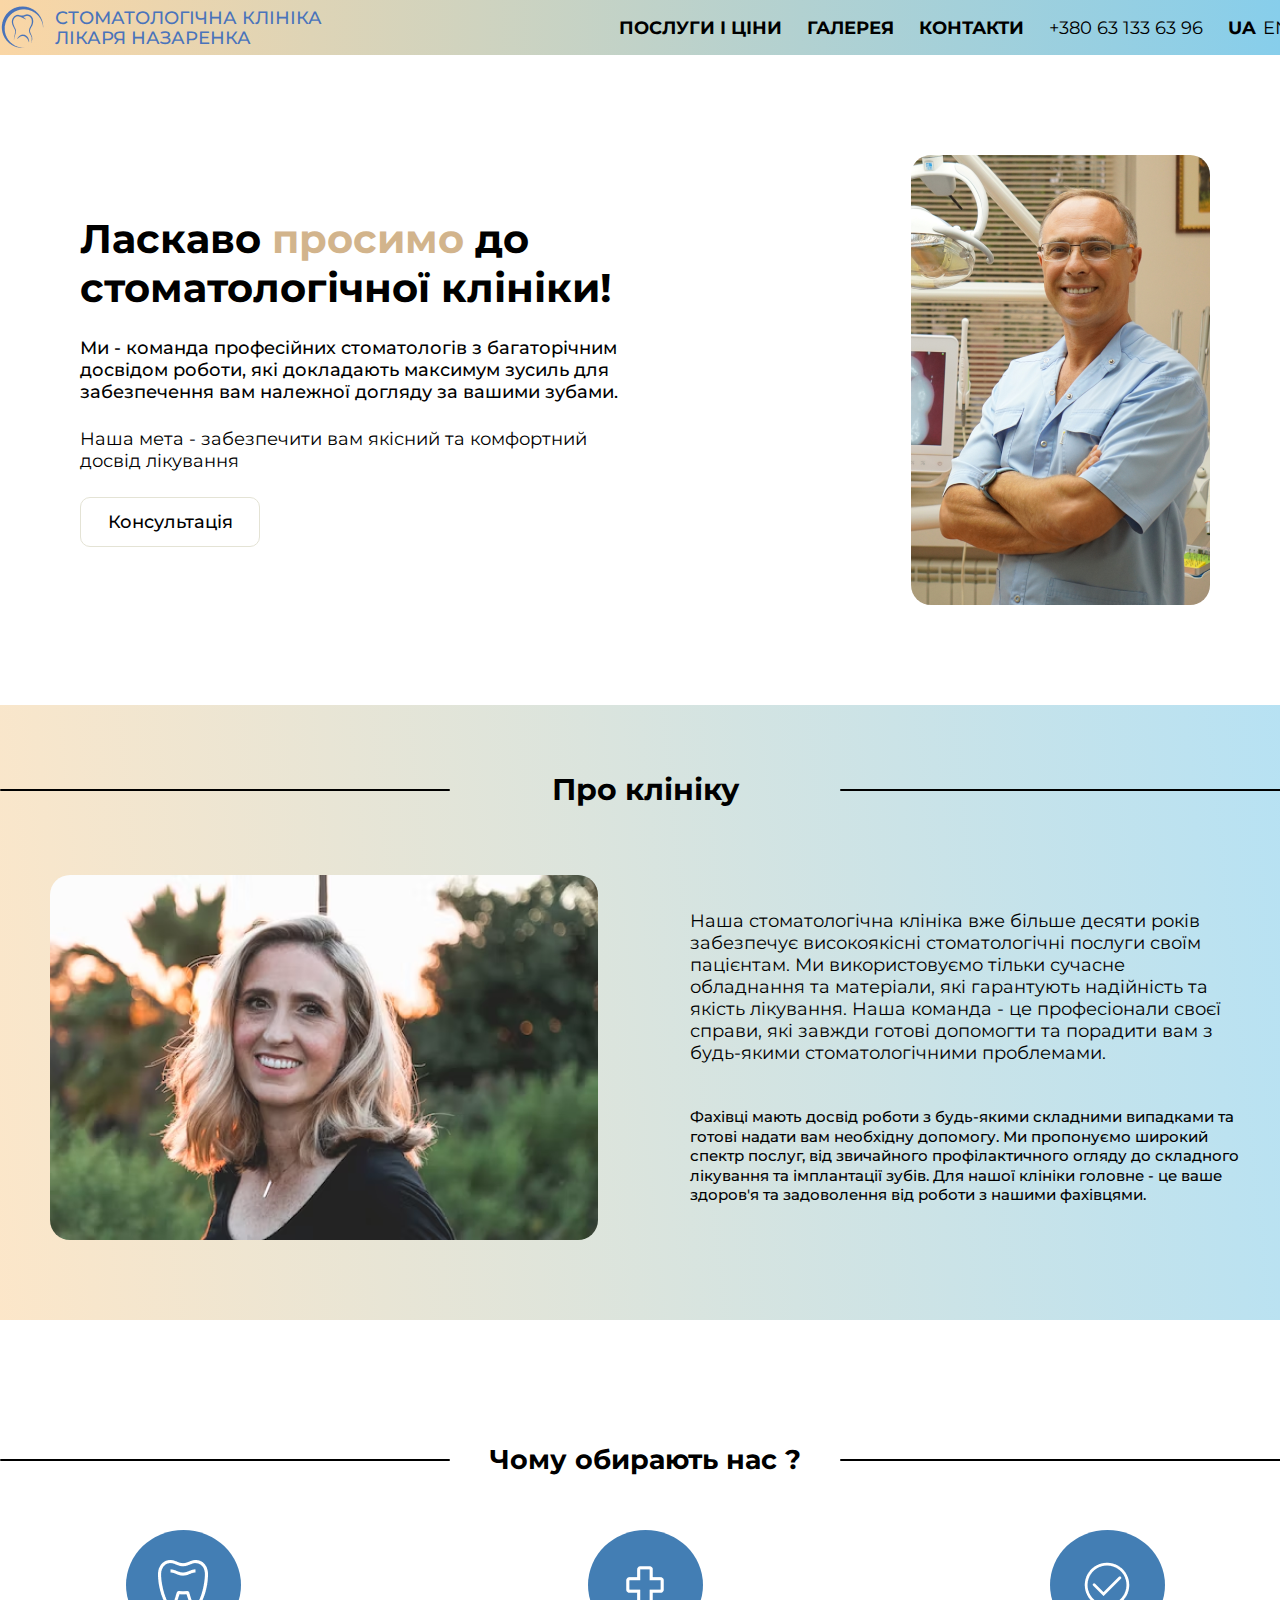
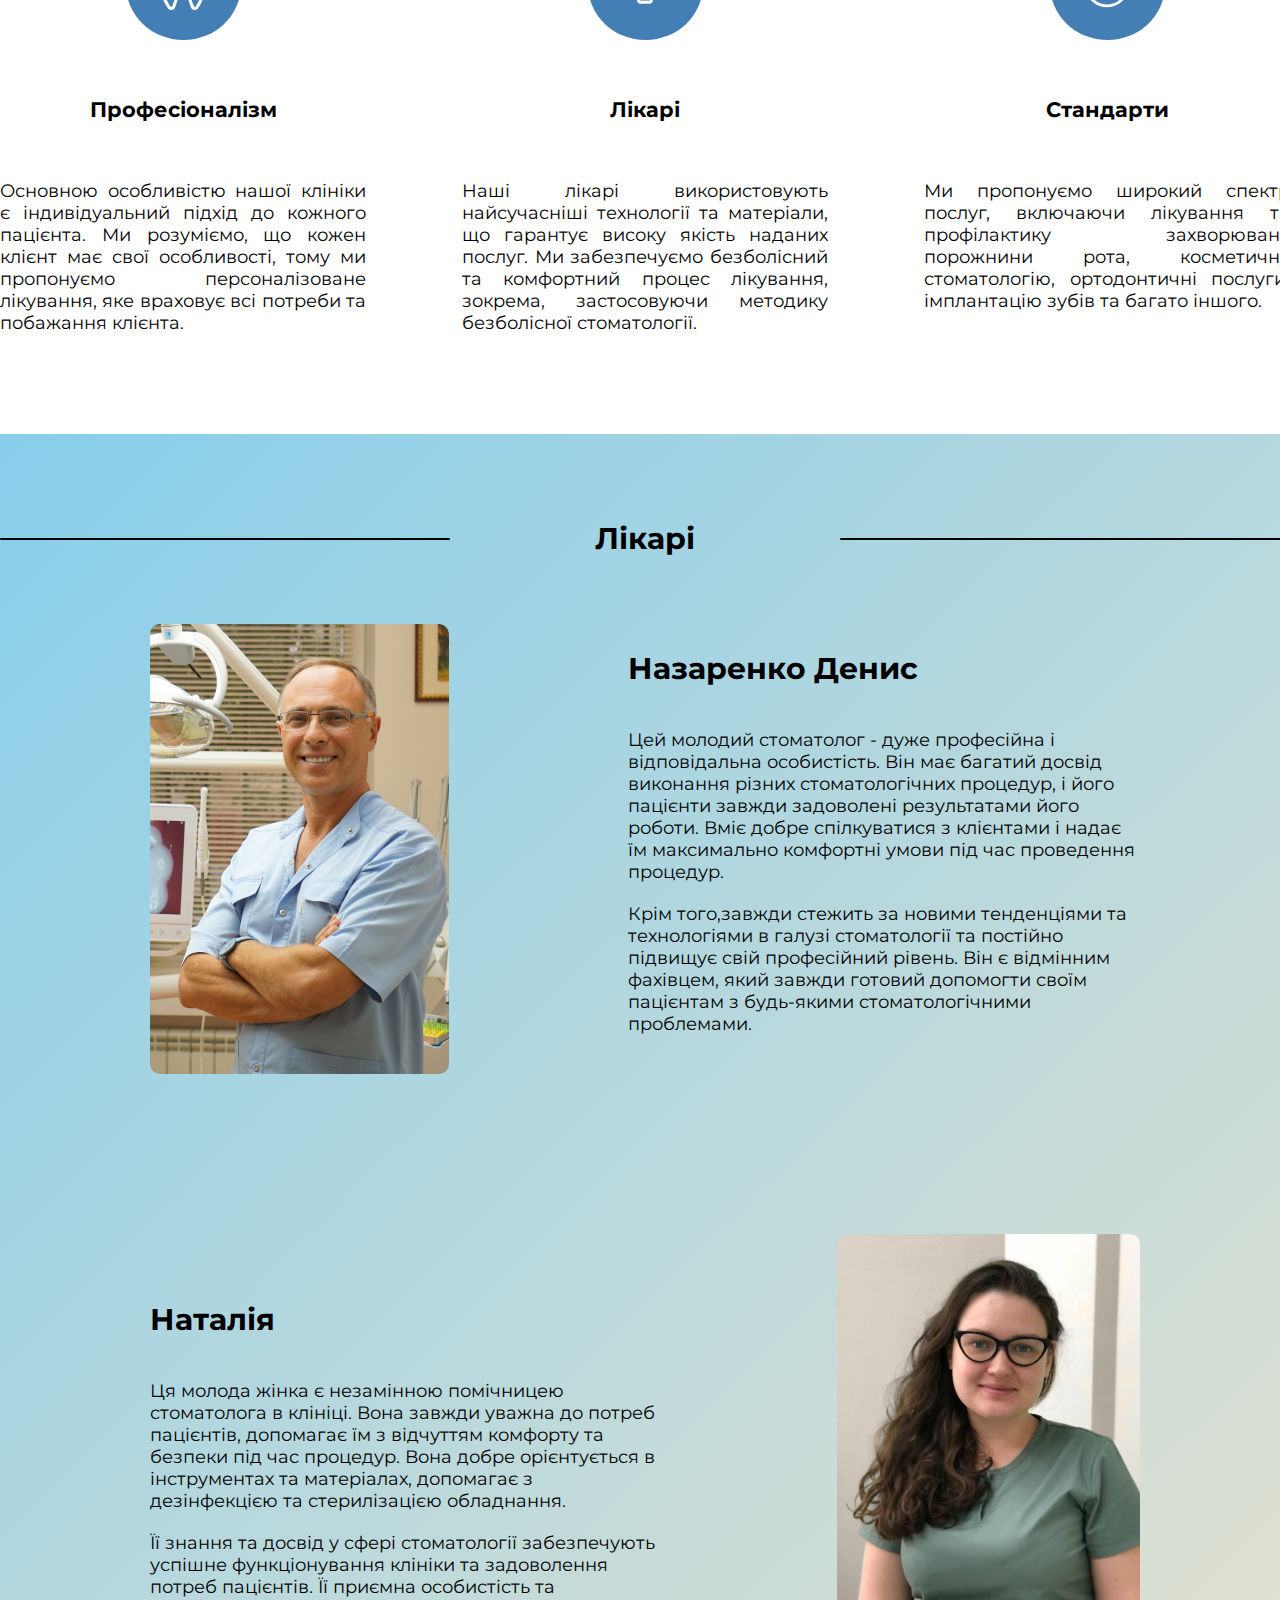
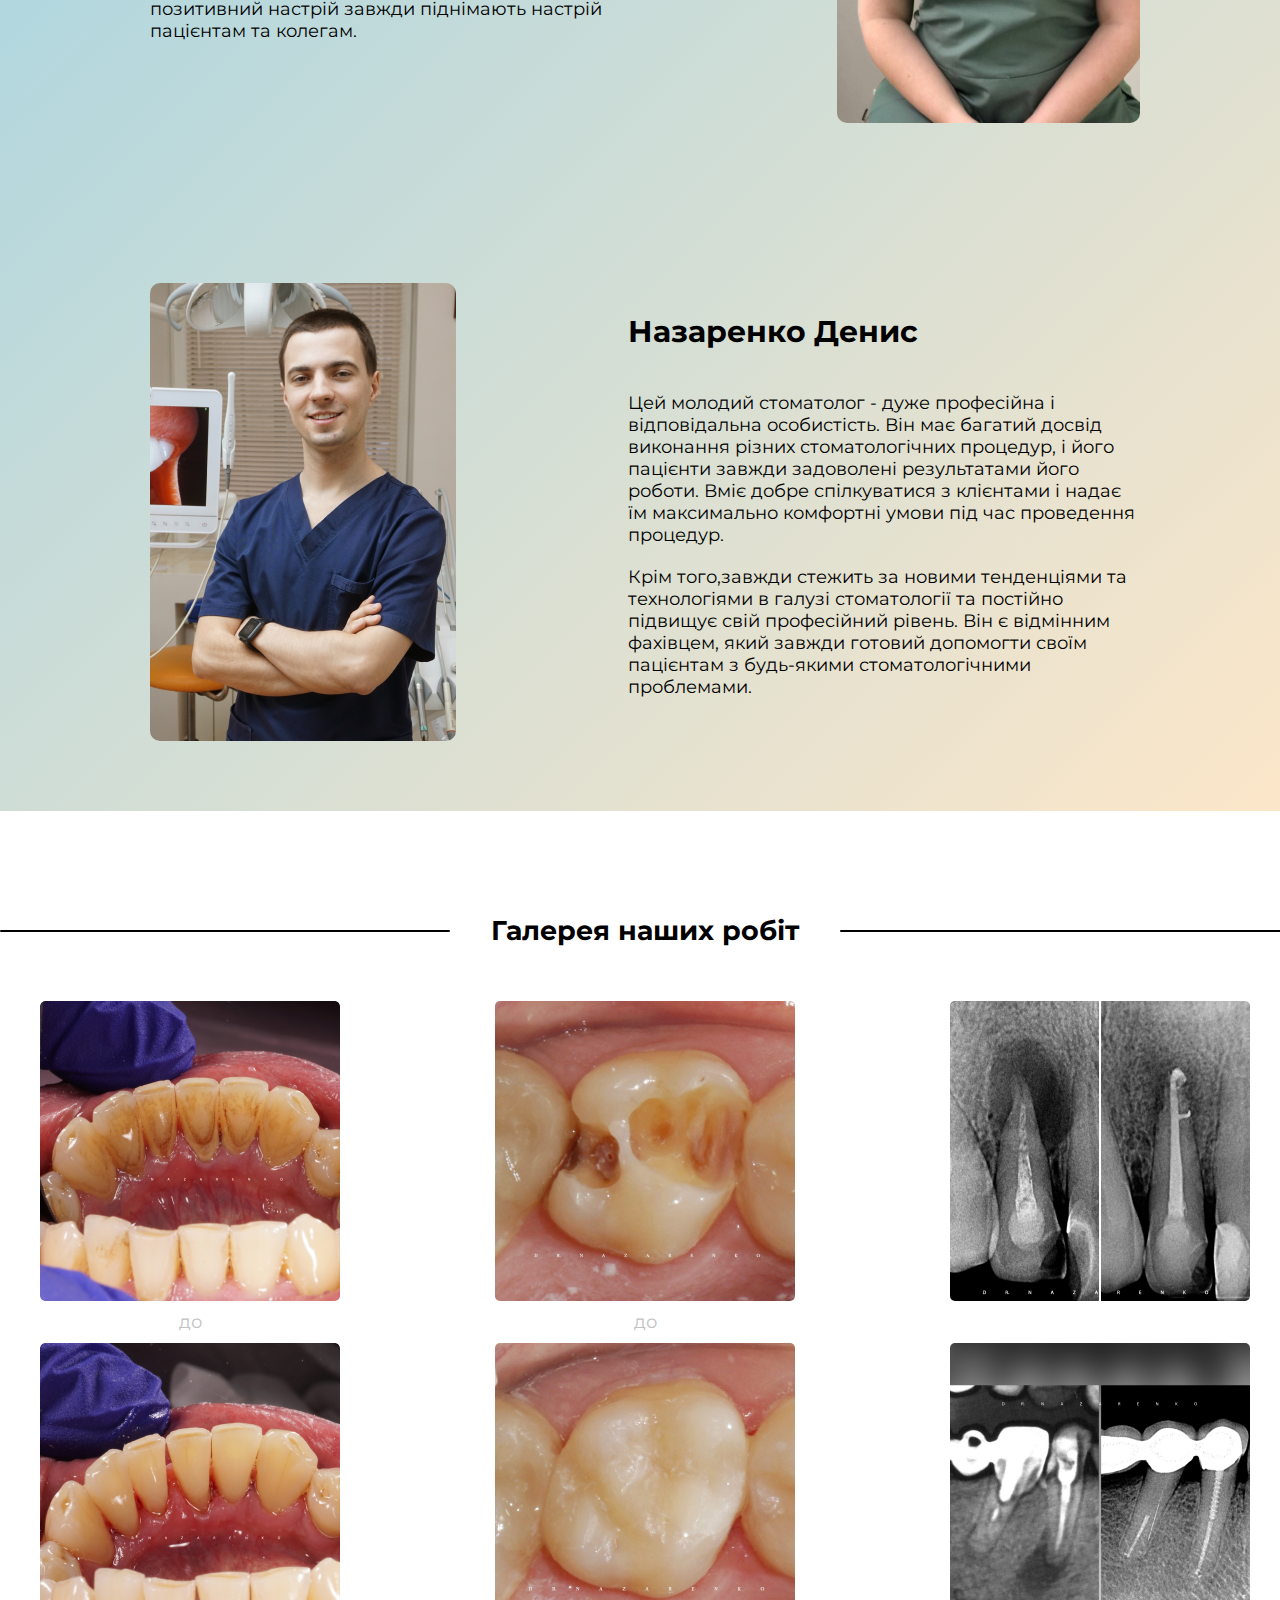
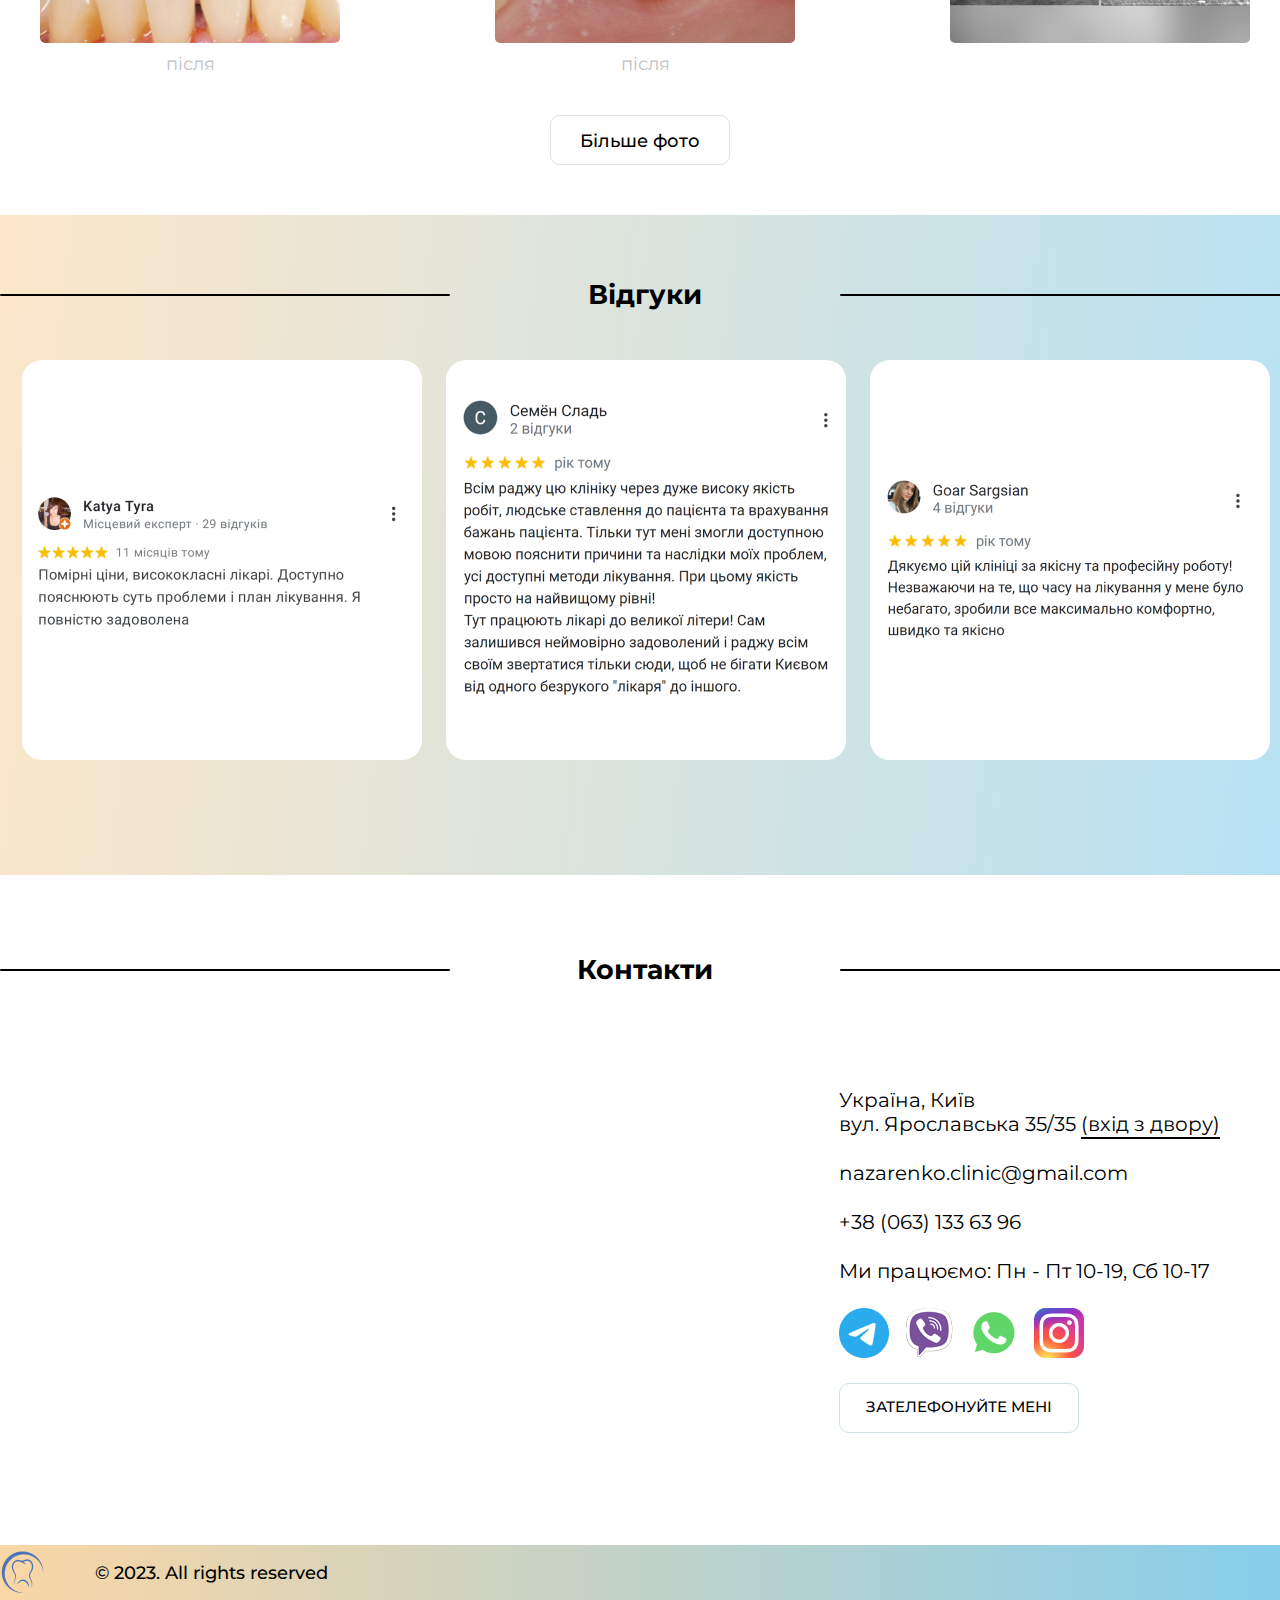
==== index.html @ 6b5c39c3 "Add files via upload" ====
<!DOCTYPE html>
<html lang="ne">
<head>
    <meta charset="UTF-8">
    <meta http-equiv="X-UA-Compatible" content="IE=edge">
    <meta name="viewport" content="width=device-width, initial-scale=1.0">
    <title>Dental clinic of doctor nazarenko</title>
    <meta name="description" content="Dental clinic">
    <meta name="keywords" content="Dental, clinic,doctor,nazarenko">
    <meta name="viewport" content="width=device-width, initial-scale=1, shrink-to-fit=no">
    <link rel="shortcut icon" href="assets/img/favicon.png" type="image.png">
    <link rel="apple-touch-icon" sizes="180x180" href="assets/img/apple-logo.png">

    <meta property="og:title" content="Dental clinic">
    <meta property="og:description" content="of doctor nazarenko">
    <meta property="og:type" content="article">
    <meta property="og:site_name" content="Dental clinic of doctor nazarenko">

    <link rel="preconnect" href="https://fonts.googleapis.com">
    <link rel="preconnect" href="https://fonts.gstatic.com" crossorigin>
    <link href="https://fonts.googleapis.com/css2?family=Montserrat:wght@400;500;700&display=swap" rel="stylesheet">

    <link rel="stylesheet" href="assets/css/slick-theme.css">
    <link rel="stylesheet" href="assets/css/slick.css">  
    <link rel="stylesheet" href="assets/css/main.css">   
</head>
<body>
    <header class="header" id="header">
	    <div class="container">
            <div class="header__set">
                <a href="index.html" class="logo">
                    <img src="assets/img/logo.png" alt="" class="logo__item">
                    <h4 class="logo__title">
                        СТОМАТОЛОГІЧНА КЛІНІКА ЛІКАРЯ НАЗАРЕНКА
                    </h4>
                </a>
                <ul class="menu">
                    <li class="menu__item">
                        <a href="price.html" class="menu__item_a">
                            ПОСЛУГИ І ЦІНИ
                        </a>
                    </li>
                    <li class="menu__item">
                        <a href="gallery.html" class="menu__item_a">
                            ГАЛЕРЕЯ
                        </a>
                    </li>
                    <li class="menu__item">
                        <a href="contact.html" class="menu__item_a">
                            КОНТАКТИ
                        </a>
                    </li>
                </ul>
                <a href="tel:380631336396" class="phone">
                    +380 63 133 63 96
                </a>
                <div class="language__set">
                    <a href="" class="language__ua ">
                        ua
                    </a>
                    <a href="" class="language__en language__non">
                        en
                    </a>
                </div>
                <div class="header-menu">
                    <img src="assets/img/menu-black.png" alt="burger" class="menu-img">
                </div>
            </div>
        </div>
    </header>
    <section class="offer" id="offer">
	    <div class="container">
            <div class="offer__set">
                <div class="offer__left">
                    <h1 class="offer__title">
                        Ласкаво <span class="offer__span">просимо</span> до стоматологічної клініки!
                    </h1>
                    <p class="offer__text_1">
                        Ми - команда професійних стоматологів з багаторічним досвідом роботи, які докладають максимум зусиль для забезпечення вам належної догляду за вашими зубами. 
                    </p>
                    <p class="offer__text_2">
                        Наша мета - забезпечити вам якісний та комфортний досвід лікування
                    </p>
                    <a href="" class="btn popup-btn">Консультація</a>
                    <div class="popup">
                        <div class="popup__content">
                          <h2>Введіть ваші дані:</h2>
                          <form action="submit_form.php" method="post" class="contact__form" id="form">
                            <input type="text" placeholder="Ім’я" name="firstName" class="input" required>
                            <input placeholder="099 156 65 65" type="tel" name="phoneNumber" class="input" required 
                                    oninput="javascript: 
                                        if (this.value.length > this.maxLength) this.value = this.value.slice(0, this.maxLength); 
                                        var value = this.value.replace(/\D/g,'');
                                        value = value.substring(0,3) + (value.length > 3 ? ' ' + value.substring(3,6) : '') 
                                                + (value.length > 6 ? ' ' + value.substring(6,8) : '') 
                                                + (value.length > 8 ? ' ' + value.substring(8) : '');
                                        this.value = value;
                                    "
                                    maxlength="13" 
                                    pattern="^[0-9]{3} [0-9]{3} [0-9]{2} [0-9]{2}$" >
                            <button type="submit" class="btn form__btn">Зателефонуйте мені</button>
                          </form>
                        </div>
                      </div>                               
                </div>
                <img src="assets/img/photo-1.png" alt="" class="offer__img">

            </div>
        </div>
    </section>
    <section class="about" id="about">
	    <div class="container">
            <div class="about__set_1">
                <div class="line"></div>
                
                <h2 class="about__title">
                    Про клініку
                </h2>
                
                <div class="line"></div>
            </div>
            <div class="about__set_2">
                <img src="assets/img/photo-2.png" alt="" class="about__img">
                <div class="about__set_text">
                    <p class="about__text_1">
                        Наша стоматологічна клініка вже більше десяти років забезпечує високоякісні стоматологічні послуги своїм пацієнтам. Ми використовуємо тільки сучасне обладнання та матеріали, які гарантують надійність та якість лікування. Наша команда - це професіонали своєї справи, які завжди готові допомогти та порадити вам з будь-якими стоматологічними проблемами.
                    </p>
                    <p class="about__text_2">
                        Фахівці мають досвід роботи з будь-якими складними випадками та готові надати вам необхідну допомогу. Ми пропонуємо широкий спектр послуг, від звичайного профілактичного огляду до складного лікування та імплантації зубів. Для нашої клініки головне - це ваше здоров'я та задоволення від роботи з нашими фахівцями.
                    </p>
                </div>
            </div>
            
        </div>
    </section>
    <section class="choice" id="choice">
	    <div class="container">
            <div class="choice__set">
                <div class="line"></div>
                <h2 class="choice__title">Чому обирають нас ?</h2>
                <div class="line"></div>
            </div>
            <div class="choice__tabs">
                <div class="choice__tab">
                    <div class="choice__wrapp">
                        <img src="assets/img/teeth.png" alt="" class="choice__img">
                    </div>
                    <h3 class="choice__title">
                        Професіоналізм
                    </h3>
                    <p class="choice__text">
                        Основною особливістю нашої клініки є індивідуальний підхід до кожного пацієнта. Ми розуміємо, що кожен клієнт має свої особливості, тому ми пропонуємо персоналізоване лікування, яке враховує всі потреби та побажання клієнта.
                    </p>

                </div>
                <div class="choice__tab">
                    <div class="choice__wrapp">
                        <img src="assets/img/plus.png" alt="" class="choice__img">
                    </div>
                    <h3 class="choice__title">
                        Лікарі
                    </h3>
                    <p class="choice__text">
                        Наші лікарі використовують найсучасніші технології та матеріали, що гарантує високу якість наданих послуг. Ми забезпечуємо безболісний та комфортний процес лікування, зокрема, застосовуючи методику безболісної стоматології.
                    </p>

                </div>
                <div class="choice__tab">
                    <div class="choice__wrapp">
                        <img src="assets/img/standard.png" alt="" class="choice__img">
                    </div>
                    <h3 class="choice__title">
                        Стандарти
                    </h3>
                    <p class="choice__text">
                        Ми пропонуємо широкий спектр послуг, включаючи лікування та профілактику захворювань порожнини рота, косметичну стоматологію, ортодонтичні послуги, імплантацію зубів та багато іншого.
                    </p>

                </div>

            </div>

        </div>
    </section>
    <section class="doctors" id="doctors">
            <div class="info" id="info">
                <div class="container">
                    <div class="info__set_circle">
                        <div class="line"></div>
                        
                        <h2 class="about__title">
                            Лікарі
                        </h2>
                        
                        <div class="line"></div>
                    </div>
                    <div class="info__set">
                        <img src="assets/img/photo-1.png" alt="" class="info__photo">
                        <div class="info__right">
                            <h3 class="info__title">
                                Назаренко Денис
                            </h3>
                            <p class="info__text">
                                Цей молодий стоматолог - дуже професійна і відповідальна особистість. Він має багатий досвід виконання різних стоматологічних процедур, і його пацієнти завжди задоволені результатами його роботи. Вміє добре спілкуватися з клієнтами і надає їм максимально комфортні умови під час проведення процедур.
                            </p>
                            <p class="info__text">
                                Крім того,завжди стежить за новими тенденціями та технологіями в галузі стоматології та постійно підвищує свій професійний рівень. Він є відмінним фахівцем, який завжди готовий допомогти своїм пацієнтам з будь-якими стоматологічними проблемами.
                            </p>
                        </div>
                    </div>
                </div>
            </div>
            <div class="portfolio" id="portfolio">
                <div class="container">
                    <div class="portfolio__set">
                        <div class="portfolio__right">
                            <h3 class="portfolio__title">
                                Наталія
                            </h3>
                            <p class="portfolio__text">
                                Ця молода жінка є незамінною помічницею стоматолога в клініці. Вона завжди уважна до потреб пацієнтів, допомагає їм з відчуттям комфорту та безпеки під час процедур. Вона добре орієнтується в інструментах та матеріалах, допомагає з дезінфекцією та стерилізацією обладнання.
                            </p>
                            <p class="portfolio__text">
                                Її знання та досвід у сфері стоматології забезпечують успішне функціонування клініки та задоволення потреб пацієнтів. Її приємна особистість та позитивний настрій завжди піднімають настрій пацієнтам та колегам.
                            </p>
                        </div>
                        <img src="assets/img/photo-4.png" alt="" class="portfolio__photo">
                    </div>
        
        
                </div>
            </div>
            <div class="info" id="info">
                <div class="container">
                    <div class="info__set">
                        <img src="assets/img/photo-3.png" alt="" class="info__photo">
                        <div class="info__right">
                            <h3 class="info__title">
                                Назаренко Денис
                            </h3>
                            <p class="info__text">
                                Цей молодий стоматолог - дуже професійна і відповідальна особистість. Він має багатий досвід виконання різних стоматологічних процедур, і його пацієнти завжди задоволені результатами його роботи. Вміє добре спілкуватися з клієнтами і надає їм максимально комфортні умови під час проведення процедур.
                            </p>
                            <p class="info__text">
                                Крім того,завжди стежить за новими тенденціями та технологіями в галузі стоматології та постійно підвищує свій професійний рівень. Він є відмінним фахівцем, який завжди готовий допомогти своїм пацієнтам з будь-якими стоматологічними проблемами.
                            </p>
                        </div>
                    </div>
        
        
                </div>
            </div>
    </section>
    <section class="doctor" id="doctor">
	    <div class="container">
            <div class="choice__set">
                <div class="line"></div>
                <h2 class="choice__title">Галерея наших робіт</h2>
                <div class="line"></div>
            </div>
            <div class="done__wrapp">
                <div class="done__set">
                    <div class="done__wrapp_1">
                        <img src="assets/img/cleaning-1.png" alt="" class="done__img">
                    </div>
                    <div class="done__wrapp_2">
                        <img src="assets/img/cleaning-2.png" alt="" class="done__img">
                    </div>
                    
                </div>
                <div class="done__set">
                    <div class="done__wrapp_1">
                        <img src="assets/img/caries-1.png" alt="" class="done__img">
                    </div>
                    <div class="done__wrapp_2">
                        <img src="assets/img/caries-2.png" alt="" class="done__img">
                    </div>
                    
                </div>
                
                <div class="done__set">
                    <div class="done__wrapp_1-e">
                        <img src="assets/img/endo-1.png" alt="" class="done__img">
                    </div>
                    <div class="done__wrapp_2-e">
                        <img src="assets/img/endo-2.png" alt="" class="done__img">
                    </div>
                    
                </div>
            </div>
            
            
        </div>
            <a href="gallery.html" class="btn btn__doctor">Більше фото</a>
        </div>
    </section>
    <section class="slider" id="slider">
	    <div class="container">
            <div class="slider__set">
                <div class="line"></div>
                
                <h2 class="slider__title">
                    Відгуки
                </h2>
                
                <div class="line"></div>
            </div>
            <div class="center">
                <div class="center-wrapp">                  
                    <img src="assets/img/slider-1.png" alt="" class="center-img">
                </div>
                <div class="center-wrapp">
                    <img src="assets/img/slider-2.png" alt="" class="center-img">
                </div>
                <div class="center-wrapp">
                    <img src="assets/img/slider-3.png" alt="" class="center-img">
                </div>
                <div class="center-wrapp">
                    <img src="assets/img/slider-4.png" alt="" class="center-img">
                </div>
                <div class="center-wrapp">                    
                    <img src="assets/img/slider-5.png" alt="" class="center-img">
                </div>
                <div class="center-wrapp">
                    <img src="assets/img/slider-6.png" alt="" class="center-img">
                </div>
                <div class="center-wrapp">
                    <img src="assets/img/slider-7.png" alt="" class="center-img">
                </div>
                <div class="center-wrapp">
                    <img src="assets/img/slider-8.png" alt="" class="center-img">
                </div>
                <div class="center-wrapp">                    
                    <img src="assets/img/slider-9.png" alt="" class="center-img">
                </div>
            </div>
            
        </div>
    </section>
    <section class="contact" id="contact">
	    <div class="container">
            <div class="contact__set">
                <div class="line"></div>
                <h2 class="contact__title">
                    Контакти
                </h2>
                <div class="line"></div>
            </div>
            <div class="map__set">
                <iframe class="map" src="https://www.google.com/maps/embed?pb=!1m18!1m12!1m3!1d2539.448076429177!2d30.51191547689766!3d50.47000158595539!2m3!1f0!2f0!3f0!3m2!1i1024!2i768!4f13.1!3m3!1m2!1s0x40d4ce148c2b0a5b%3A0xec50365f1e7ceaae!2z0KHRgtC-0LzQsNGC0L7Qu9C-0LPQuNGH0LXRgdC60LDRjyDQutC70LjQvdC40LrQsCDQlNC-0LrRgtC-0YDQsCDQndCw0LfQsNGA0LXQvdC60LA!5e0!3m2!1suk!2sua!4v1682890363866!5m2!1suk!2sua" width="600" height="450" style="border:0;" allowfullscreen="" loading="lazy" referrerpolicy="no-referrer-when-downgrade"></iframe>
                <div class="map__wrapp-set">
                    <div class="map__wrapp">
                        <a href="contact.html#find" class="map__item">Україна, Київ<br> вул. Ярославська 35/35 <span class="map__line">(вхід з двору)</span></a>
                        <a href="mailto:nazarenko.clinic@gmail.com " class="map__item">nazarenko.clinic@gmail.com </a>
                        <a href="tel:380661336396" target="_blank" class="map__item">+38 (063) 133 63 96</a>
                        <p class="hookup__text_3">
                            Ми працюємо:
                            Пн - Пт 10-19, Сб 10-17
                        </p>
                        
                        <div class="social">
                            
                            <a href="tg://resolve?domain=dentisry_nazarenko" target="_blank" class="telegram">
                                <img src="assets/img/telegram.png" alt="" class="telegram__item">
                            </a>
                            <a href="viber://chat/?number=%2B380661336396" target="_blank" class="viber">
                                <img src="assets/img/viber.png" alt="" class="viber__item">
                            </a>
                            <a href="https://wa.me/380661336396" target="_blank" class="whatsapp">
                                <img src="assets/img/whatsapp.png" alt="" class="whatsapp__item">
                            </a>
                            <a href="https://www.instagram.com/nazarenko_clinic/" class="instagram" target="_blank">
                                <img src="assets/img/instagram.png"   alt="" class="instagram__item">
                            </a>
                        </div>   
                    </div>
                    <a href="" class="btn popup-btn2">Зателефонуйте мені</a>
                </div>
                
            </div>
        

        </div>
    </section>
    <footer class="footer" id="footer">
        <div class="container">
            <div class="footer__set">
                <a href="" class="logo__botom">
                    <img src="assets/img/logo.png" alt="" class="logo__botom_item"> 
                </a>
                <p class="footer__text">
                    © 2023. All rights reserved
                </p>
                
            </div>
            
        </div>
    </footer>

    <script src="assets/js/jquery-3.6.4.min.js"></script>
    <script src="assets/js/slick.min.js"></script>
    <script src="assets/js/jquery.validate.min.js"></script>
    <script src="assets/js/main.js"></script>
</body>
</html>
---- assets/css/main.css ----
body{
    font-family: 'Montserrat', sans-serif;
    font-size: 18px;
    color: #000;
    font-weight: 400;
}
/*   в форме убирает контур  */
:active, :hover, :focus {
    outline: 0;
    outline-offset: 0;
}
*{
    padding: 0;
    margin: 0;
    box-sizing: border-box;
    text-decoration: none;
}
h1,h2,h3,h4,h5,h6{
    font-weight: 700;
    line-height: 30px;    
    color: #000;
}
img{
    display: block;
    max-width: 100%; 
}
ul,li{
    display: block;
    padding: 0;
    margin: 0; 
}
.container{
    width: 1290px;
    margin: 0 auto ;
    
}
.header{
    padding: 5px 0;
    background: linear-gradient(270.22deg, #87CEEB 0%, #FAD6A5 100%);
}
.header__set{
    display: flex;
    align-items: center;
    
}
.logo{
    display: flex;
    align-items: center;
    margin-right: auto;
}
.logo__title{
    width: 311px;
    font-weight: 500;
    line-height: 20px;
    font-size: 18px;
    color: #4973bb;
    margin-left: 10px;
}
.menu{
    display: flex;
    margin-right: 25px;
    gap: 25px;
}
.menu__item_a{
    font-size: 18px;
    font-weight: 700;
    color: #000;
    
}
.phone{
    margin-right: 25px;
    font-size: 18px;
    color: #000000;
}
.language__set{
    display: flex;
    gap: 7px;
    font-weight: 700;
    font-size: 18px;
    text-transform: uppercase;
    
}
.language__ua{
    color: #000000;
}
.language__en{
    color: #000000;
}
.language__non {
    font-weight: 400;
}
.offer{
    padding: 100px 0 ;
}
.offer__set{
    display: flex;
    justify-content: space-between;
    align-items: center;
    margin: 0 80px;
}
.offer__left{
    display: flex;
    flex-direction: column;
    width: 560px;
    gap: 25px;
}
.offer__title{
    font-size: 40px;
    line-height: 49px;
}
.offer__span{
    color: #D2B48C;
}
.offer__text_1{
    font-weight: 500;
}
.btn{
    display: block;
    text-align: center;
    width: 180px;
    height: 50px;
    padding: 13px 22px;
    font-weight: 500;
    font-size: 18px;
    border: 1px solid #e4e3d5;
    background: #fff;
    border-radius: 10px;
    color: #000;
}
.btn:hover{
    background: linear-gradient(90deg, #EBE4D2 0%, #E4E3D5 100%);
}

.btn__set{
    display: flex;
    align-items: center;
    gap: 15px;
}



.offer__img{
    border-radius: 20px;
}
.about{
    padding: 70px 0 80px;
    background: linear-gradient(84.14deg, rgba(250, 214, 165, 0.6) 0%, rgba(135, 206, 235, 0.6) 100%);
}
.about__set_1{
    display: flex;
    align-items: center;
    justify-content: space-between;
}
.line{
    width: 450px;
    height: 2px;
    background: #000000;
    border-radius: 10px;
}

.about__title{
    font-size: 30px;
}
.about__set_2{
    display: flex;
    align-items: center;
    justify-content: space-between;
    margin: 70px 50px 0 50px;
}
.about__set_text{
    width: 550px;
    display: flex;
    flex-direction: column;
    gap: 43px;
    
}
.about__img{
    border-radius: 20px;
}
.about__text_1{
    font-size: 18px;
    line-height: 22px;
}
.about__text_2{
    font-size: 15px;
    font-weight: 500;
    line-height: 130%;
}
.choice{
    padding: 70px 0 100px;
}
.choice__set{
    display: flex;
    align-items: center;
    justify-content: space-between;
}
.choice__tabs{
    display: flex;
    justify-content: space-between;
}
.choice__tab{
    width: 366px;
    display: flex;
    flex-direction: column;
    align-items: center;

}
.choice__wrapp{
    width: 115px;
    height: 110px;
    background: #437EB4;
    border-radius: 50%;
}
.choice__img{
    padding:  30px 32px;
}
.choice__title{
    padding: 55px 0 ;
}
.choice__text{
    text-align: justify;
}
.info{
    padding: 90px 0 70px;
    
}
.info__photo{
    border-radius: 10px;
}
.info__set{
    display: flex;
    justify-content: space-between;
    align-items: center;
    margin: 0 150px;


}
.info__right{
    width: 512px;
}
.info__title{
    padding: 10px 0 45px;
    font-size: 30px;
}
.info__text{
    padding-bottom: 20px;
}
.portfolio{
    padding: 90px 0 70px;
    
}
.portfolio__set{
    display: flex;
    justify-content: space-between;
    align-items: center;
    margin: 0 150px;
}
.portfolio__right{
    width: 512px;
}
.portfolio__title{
    padding: 10px 0 45px;
    font-size: 30px;
}
.portfolio__text{
    padding-bottom: 20px;
}
.portfolio__photo{
    border-radius: 10px;
}
.doctor{
    padding: 50px 0;
}
.doctor__set{
    display: flex;
    align-items: center;
    justify-content: center;
}
.done__set{
   display: flex;
   gap: 10px;
   flex-direction: column;
}
.done__wrapp_1::after {
    content: "до";
    display: block;
    text-align: center;
    margin-top: 10px;
    color: #c2c2c2;
} 
.done__wrapp_2::after {
    content: "після";
    display: block;
    text-align: center;
    margin-top: 10px;
    color: #c2c2c2;
} 
.done__wrapp_1-e::after {
    content: "до";
    display: block;
    text-align: center;
    margin-top: 10px;
    color: #c2c2c200;
} 
.done__wrapp_2-e::after {
    content: "Після";
    display: block;
    text-align: center;
    margin-top: 10px;
    color: #c2c2c200;
}
.done__wrapp{
    display: flex;
    justify-content: space-between;
    margin: 0 40px 40px;
}
.doctor__title{
    font-size: 30px;
    color: #1A54AA;
}
.doctor__img{
    margin-right: 30px;
}
.done__img{
    border-radius: 5px;
}

.btn__doctor{
    border: 1px solid #dae4dd;
    padding: 14px 20px;
    margin: 0 auto;
}
.btn__doctor:hover{
    background: linear-gradient(90deg, #DDE4DB 0%, #D7E3DE 100%);
    
}
.slider{
    padding: 65px 0;
    background: linear-gradient(276.13deg, rgba(135, 206, 235, 0.6) 0%, rgba(250, 214, 165, 0.6) 100%);
}
.slider__set{
    display: flex;
    align-items: center;
    justify-content: space-between;
}
.center{
    width: 100%;
    margin:  50px 0;
}
.center-img{
    
    border-radius: 20px;
    margin: 0 auto;
}
.slick-prev::before {
    content: none;
}
.slick-next::before {
    content: none;
}
.slick-next{
    content: '';
    background: url(../img/arrow-right.png) no-repeat center !important;
    width: 25px;
    height: 16px;
   /*  right: -30px; */
   
}
.slick-prev{
    content: '';
    background: url(../img/arrow-right.png) no-repeat center !important;
    width: 25px;
    height: 16px;
    transform: rotate(180deg);
   
}

.contact{
    padding: 80px 0 60px;
}
.contact__set{
    display: flex;
    align-items: center;
    justify-content: space-between;
}
.map{
    width: 525px;
    height: 450px;
    border-radius: 20px;
}
.map__set{
    display: flex;
    align-items: center;
    justify-content: space-between;
    margin: 50px 70px 0;
}
.map__wrapp{
    display: flex;
    flex-direction: column;
    margin-bottom: 25px;
    gap: 25px;
}
.map__item{
    font-size: 20px;
    color: #000000;
   
}
.map__line{
    text-decoration: underline;
    text-underline-offset: 0.3em;
}
.map__line:hover{
    color: #437EB4;
}
.contact__form{
    width: 520px;
    margin: auto;
}
.input{
    width: 520px;
    height: 56px;
    border: none;
    border-bottom: 1px solid rgb(228, 227, 213);
    border-radius: 5px;
    font-weight: 500;
    font-size: 18px;
    padding: 0 20px;
    margin-top: 15px;
    letter-spacing: 1px;
}
.input::placeholder{
    font-weight: 500;
    font-size: 18px;
    color: rgba(0, 0, 0, 0.6);
   
}
.label{
    font-weight: 500;
    font-size: 13px;
    color: #000000;
    margin: 30px 0 30px -13px  ;
    gap: 7px;
    cursor: pointer;
}
.custom-checkbox{
    position: relative;
    z-index: -1;
    opacity: 0;
    
}
.custom-checkbox+label {
    display: inline-flex;
    align-items: center;
    user-select: none;
}
.custom-checkbox+label::before {
    content: '';
    display: inline-block;
    width: 20px;
    height: 20px;
    flex-shrink: 0;
    flex-grow: 0;
    border: 1px solid #000000;
    margin-right: 0.5em;
    background-repeat: no-repeat;
    background-position: center center;
    background-size: 50% 50%;
    cursor: pointer;
}
.custom-checkbox:checked+label::before {
    border-color: #000000;
    background-color: #000000;
    background-image: url("../img/box.png");
}  
.form__btn{

    width: 100%;
    height: 50px;

    background: #fff;
    border-radius: 5px;
    display: block;
    margin-top: 30px;
    font-weight: 700;
    font-size: 15px;
    letter-spacing: 0.5px;
    cursor: pointer;
    text-transform: uppercase;
    
}
.footer{
    padding: 5px 0;
    background: linear-gradient(270.17deg, #87CEEB 0%, #FAD6A5 100%);
}
.footer__set{
    display: flex;
    
    align-items: center;
}
.footer__text{
    font-weight: 500;
    font-size: 18px;
    
}

.up__text{
    margin-right: 34px;
}
.logo__botom{
    margin-right: 50px;
}

/* Стили фиксированного header */
.scrolled  {
    position: fixed;
    top: 0;
    left: 0;
    width: 100%;
    z-index: 9999;
    background-color: transparent;
    transition: background-color 0.3s ease-in-out;
}
  
  
.services{
    padding: 30px 0 ;
}


.services__title{
    color: #000;
    font-size: 40px;
    padding-bottom: 20px;
}
.services__set{
    display: flex;
    align-items: center;
    flex-wrap: wrap;
    margin: 0 120px;
}
.services__wrapp{
    width: 350px;
    height: auto;
    display: flex;
    flex-direction: column;
    gap: 25px;
    margin: 0 auto 15px;
    align-items: center;
}
.services__img{
    width: 200px;
    height: 150px;
    border-radius: 5px;
}
.services__text{
    font-weight: 500;
    font-size: 20px;
}
.price{
    padding-bottom: 25px;
}
.price__title{
   
    font-size: 40px;
}
.price__text{
    font-weight: 500;
    font-size: 20px;
    padding-top: 15px;
}
.turn__wrapp_1{
    display: flex;
    padding: 30px 40px;
    align-items: center;
    justify-content: space-between;
    background: linear-gradient(100.15deg, #F9E6CA 0%, #B8E2F3 100%);
    border-radius: 20px;
    margin: 20px 0;
}
.turn__wrapp_2{
    display: flex;
    padding: 30px 40px;
    align-items: center;
    justify-content: space-between;
    background: linear-gradient(100.15deg, #F9E6CA 0%, #B8E2F3 100%);
    border-radius: 20px;
    margin: 20px 0;
    
}
.turn__set{
    display: flex;
    
    flex-direction: column;
    align-items: end;
    font-weight: 700;
    font-size: 30px;
}

.turn__span{
   
    font-weight: 400;
    font-size: 15px;
}
.turn__span_red{
    color: red;
}
.turn__set_2{
    display: flex;
    flex-direction: column;
    gap: 5px;
    font-weight: 700;
    font-size: 30px;
}
.turn__title{
    font-weight: 700;
    font-size: 30px;
}
.turn__title_2{
    font-weight: 700;
    font-size: 30px;
}

.gallery{
    padding-top: 50px;
}
.gallery__title{
    font-weight: 700;
    font-size: 40px;
  
}
.gallery__text{
    font-weight: 700;
    font-size: 35px;
    text-align: center;
    margin: 40px 0 ;
}
.gallery__set{
    display: flex;
    justify-content: space-between;
    flex-wrap: wrap;
}
.gallery__img{ 
    
    border-radius: 5px;
}
.gallery__wrapp_1{
    margin-top: 20px;
}
.gallery__wrapp_2{
    margin-top: 20px;
}
.gallery__wrapp_1::after {
    content: "до";
    display: block;
    text-align: center;
    margin-top: 10px;
    color: #c2c2c2;
} 
.gallery__wrapp_2::after {
    content: "після";
    display: block;
    text-align: center;
    margin-top: 10px;
    color: #c2c2c2;
} 
.caries__text{
    font-weight: 700;
    font-size: 35px;
    text-align: center;
    margin: 85px 0 40px;
}
.caries__set{
    display: flex;
    justify-content: space-between;
    flex-wrap: wrap;
}
.caries__img{
    margin-top: 33px;
    border-radius: 5px;
}

.endo{
    padding-bottom: 50px;
}
.endo__text{
    font-weight: 700;
    font-size: 35px;
    text-align: center;
    margin: 40px 0 ;
}
.endo__set{
    display: flex;
    flex-wrap: wrap;
    justify-content: space-evenly;
   
}
.endo__img{
    margin: 33px 65px;
    border-radius: 5px;
}
.hookup{
    padding: 50px 0 70px;
}
.hookup__title{
    font-weight: 700;
    font-size: 40px;
}
.map-2{
    width: 565px;
    height: 484px;
    border-radius: 20px;
    margin: 50px 100px 0 20px
}   
.hookup__set{
    display: flex;
    align-items: center;
    
}
.hookup__right{
    display: flex;
    flex-direction: column;
    gap: 35px;
}
.hookup__text_1{
    width: 432px;
    color: #000;
    font-size: 25px;
   
}
.hookup__text_2{
  
    font-size: 20px;
    width: 279px;
}
.hookup__text_3{
    width: 100%;
    font-size: 20px;
}
.social{
    display: flex;
    gap: 15px;
}
.find__title{
    font-weight: 700;
    font-size: 40px;
}
.find__set{
    display: flex;
    justify-content: space-between;
    margin: 55px;
}
.find__img{
    border-radius: 10px;
}
.header-menu{
    margin-left: 25px;
    display: none;
}
.info__set_circle{
    display: flex;
    align-items: center;
    justify-content: space-between;
    padding-bottom: 70px;
}
.popup {
    position: fixed;
    top: 0;
    left: 0;
    width: 100%;
    height: 100%;
    background: rgba(0, 0, 0, 0.5);
    display: flex;
    justify-content: center;
    align-items: center;
    z-index: 999;
    visibility: hidden;
    opacity: 0;
    transition: all 0.3s ease;
}

.popup__content {
    background: #fff;
    max-width: 600px;
    padding: 30px;
    border-radius: 5px;
    text-align: center;


}
.popup2 {
    position: fixed;
    top: 0;
    left: 0;
    width: 100%;
    height: 100%;
    background: rgba(0, 0, 0, 0.5);
    display: flex;
    justify-content: center;
    align-items: center;
    z-index: 999;
    visibility: hidden;
    opacity: 0;
    transition: all 0.3s ease;
}
.popup__content2 {
    background: #fff;
    max-width: 600px;
    padding: 30px;
    border-radius: 5px;
    text-align: center;


}

.popup--open {
    visibility: visible;
    opacity: 1;
}
.popup--open2 {
    visibility: visible;
    opacity: 1;
}
.popup-btn2{
    width: 240px;
    font-size: 15px;
    text-transform: uppercase;
    border: 1px solid #CCE2E5;
}
.popup-btn2:hover{
    background: linear-gradient(90deg, #D5E3DF 0%, #CCE2E5 100%);
    
}
.oops__wrapp{
    display: flex;
    flex-direction: column;
    align-items: center;
    padding-top: 70px;
}

.oops__set{
    display: flex;
    align-items: center;
    font-weight: 500;
    font-size: 200px;
 
}
.oops__img{
    margin: 0 40px;
}
.oops__text{
    font-weight: 500;
    font-size: 30px;
}
.oops__btn{
    color: #fff;
    background: #437EB4;
    border-radius: 30px;
    padding: 16px 24px;
    margin-top: 50px;
}

.doctors{
    background: linear-gradient(135.62deg, #87CEEB 0%, rgba(250, 214, 165, 0.6) 100%)
}
/*992-1199*/
@media screen and (max-width:1199px) {
	.container{
		max-width: 960px;
	}
    .line{
        display: none;
    }
    
    .phone{
        display: none;
    }
    .offer__set{
        margin: 0;
    }
    .about__set_2{
        margin-left: 0;
        margin-right: 0;
        flex-direction: column;
    }
    .about__title{
        margin: 0 auto;
    }
    .about__set_text{
        gap: 0;
    }
    .about__text_1{
        margin: 30px 0;
    }
    .choice__title{
        margin:  0 auto;
    }
    .choice__tabs{
        flex-wrap: wrap;
        justify-content: center;
    }
    .choice__tab{
        margin:  0 20px 40px;
    }
    .info__set{
        margin: 0 50px;
    }
    .portfolio__set{
        margin: 0 50px;
    }
    .done__wrapp{
        margin-left: 0;
        margin-right: 0;
    }
    .slick-prev{
        display: none !important;
    }
    .slick-next {
        display: none !important;
    }
    .map__set{
        
        margin-left: 0;
        margin-right: 0;
        flex-direction: column;
        align-items: center;
        gap: 30px;
    }

    .gallery__img{
        margin: 0 10px 33px ;
        
    }
    .caries__img{
        margin: 0 10px 33px ;
    }
    .endo__img{
        margin: 0 10px 33px ;
    }
    .find__set{
        flex-direction: column;
        align-items: center;
        gap: 30px;
    }
    .find__img{
        width: 565px;
        height: 432px;
    }
    .about__text_1{
        text-align: center;
    }
    .about__text_2{
        text-align: center;
    }
    .hookup__title{
        text-align: center;
    }
    .find__title{
        text-align: center;
    }
    .services__title{
        text-align: center;
    }
    .price__title{
        text-align: center;
    }
    .price__text{
        text-align: center;
    }
    .slider__title{
        margin: 0 auto;
    }
    .contact__title{
        margin: 0 auto;
    }
    .gallery__set{
        justify-content: space-evenly;
    }
    .turn__span{
        width: 600px;
        
    }
    .services__set{
        margin: 0;
    }
    .turn__span{
        width: auto;
    }
    .turn__wrapp_2{
        
        gap: 30px;
    }
}

/*768-991*/
@media screen and (max-width:991px){
	.container{
		max-width: 720px;
        
	}
    .header-menu{
        display: block;
    }
    .menu{
        position: fixed;
        z-index: 2;
        display: none; 
        background: linear-gradient(270.22deg, #87cfeb80 0%, #fad6a583 100%);
        top: 75px;
        border-radius: 10px;
        margin: 0 ;
        width: 100%;
        left: 0;

    }
    .active-menu{
        display: block;

    }
    .menu__item{
       width: 200px;
       display: flex;
       text-align: center;
       justify-content: center;
       margin: 0 auto;
       padding: 10px;
    }
    .offer__left{
        width: 400px;
    }
    .offer__title {
        font-size: 35px;
        line-height: 38px;
    }
    .info{
        padding: 50px 0;
    }
    .portfolio{
        padding: 50px 0;
    }
    .info__set{
        margin: 0;
    }
    .portfolio__set{
        margin: 0;
    }
    .info__set{
        flex-wrap: wrap-reverse;
        justify-content: center;
        gap: 20px;
    }
    .portfolio__set{
        flex-wrap: wrap;
        justify-content: center;
        gap: 20px;
    }
    .choice__text{
        text-align: center;
    }
    .doctor__title{
        text-align: center;
    }
    .done__wrapp{
        flex-wrap: wrap;
        justify-content: center;
        gap: 30px;
    }
    .choice__title{
        padding-bottom: 20px;
    }
    .gallery__set{
        justify-content: center;
    }
    .caries__set{
        justify-content: center;
    }
    .endo__set{
        justify-content: center;
    }
    .hookup__set{
        flex-direction: column;
    }
    .map-2{
        margin: 50px 0;
    }
    .hookup__right{
        align-items: center;
    }
    .turn__wrapp_1{
        padding: 10px 20px;
        flex-direction: column;
        align-items: center;
        text-align: center;
        gap: 15px;
    }
    .turn__set{
        align-items: center;
    }
    .turn__wrapp_2{
        padding: 10px 20px;
        flex-direction: column;
        align-items: center;
        text-align: center;
        gap: 15px;
    }
    
}	

/*576-767*/
@media screen and (max-width:767px){
	.container{
		width: 540px;
		
	}
    .offer__set{
        flex-direction: column;
        align-items: center;
        gap: 30px;
    }
    .offer__left{
        align-items: center;
    }
    .doctor__img{
        margin-right: 0;
    }
    .footer__set{
        flex-wrap: wrap;
        justify-content: center;
        gap: 15px;
    }
    
	.find__img{
        width: 100%;
        height: 100%;
    }
    .gallery__title{
        text-align: center;
    }
    
    .about__set_text{
        width: 100%;
    }
    
    .popup__content{
        max-width: 90%;
        width: 100%;
    }
    .input{
        max-width: 100%;
        width: 100%;
    }
    .contact__form{
        width: 100%;
    }
    .services__img{
        width: 300px;
        height: 200px;
    }
}
/*380-450*/
@media screen and (max-width:450px){
	.container{
		width: 100%;
		padding: 0 15px;
        	max-width: 100%;
	}
    .logo__title{
        font-size: 12px;
        width: 180px;
        line-height: 14px;
    }
    .header-menu{
        margin-left: 15px;
    }
    .btn__set{
        flex-wrap: wrap;
    }
    .offer__left{
        width: 100%;
    }
    .map__set{
        width: 100%;
    }
    .map{
        width: 100%;
    }
    .map__wrapp-set{
        width: 100%;
    }
    .map__wrapp{
        width: 100%;
        height: auto;
    }
    .oops__set{
        font-size: 100px;
    }
    .oops__img{
        width: 100px;
        height: 100px;
        margin: 20px;
    }
    .oops__text{
        width: 100%;
        text-align: center;
    }
    .form__btn{
        margin-top: 15px;
        font-size: 20px;
        height: auto;
    }
}

/*320-380*/
@media screen and (max-width:380px){
	.container{
		width: 100%;
		padding: 0 15px;
        	max-width: 100%;
	}
    
    .logo__botom{
        margin-right: 5px;
    }
    .language__set{
        flex-direction: column;
        gap: 5px;
    }
    .logo__title{
        font-size: 12px;
        width: 150px;
        line-height: 14px;
    }
    .offer__left{
        width: 100%;
    }
    .offer__img{
        width: 100%;
        height: 100%;
    }    
    .about__set_text{
        width: 100%;
    }
    .choice__title{
        text-align: center;
    }
    .doctor__img{
        display: none;
    }
    .map__wrapp-set{
        width: 100%;
        
    }
    .map{
        width: 100%;

    }
    .map__wrapp{
        width: 100%;
        padding: 15px 0;
        height: auto;
       
    }
    .map__item{
        font-size: 16px;
    }
    .contact__form{
        width: 100%;
    }
    .input{
        width: 100%;
    }
    
    .map-2{
        width: 100%;
        height: 100%;
    }
    .hookup__right{
        width: 100%;
    }
    .hookup__text_1{
        width: 100%;
        text-align: center;
    }
    .hookup__text_2{
        width: 100%;
        text-align: center;
    }
    .hookup__text_3{
        font-size: 16px;
    }
    .find__title{
        line-height: 40px;
    }
    .find__set{
        margin: 20px 10px;
    }
    .center-img{
        width: 260px;
        height: 260px;
    }
    .turn__title{
        font-size: 20px;
    }
    .turn__title_2{
        font-size: 20px;
    }
    .turn__set{
        font-size: 20px;
    }
    .turn__set_2{
        font-size: 20px;
    }
}
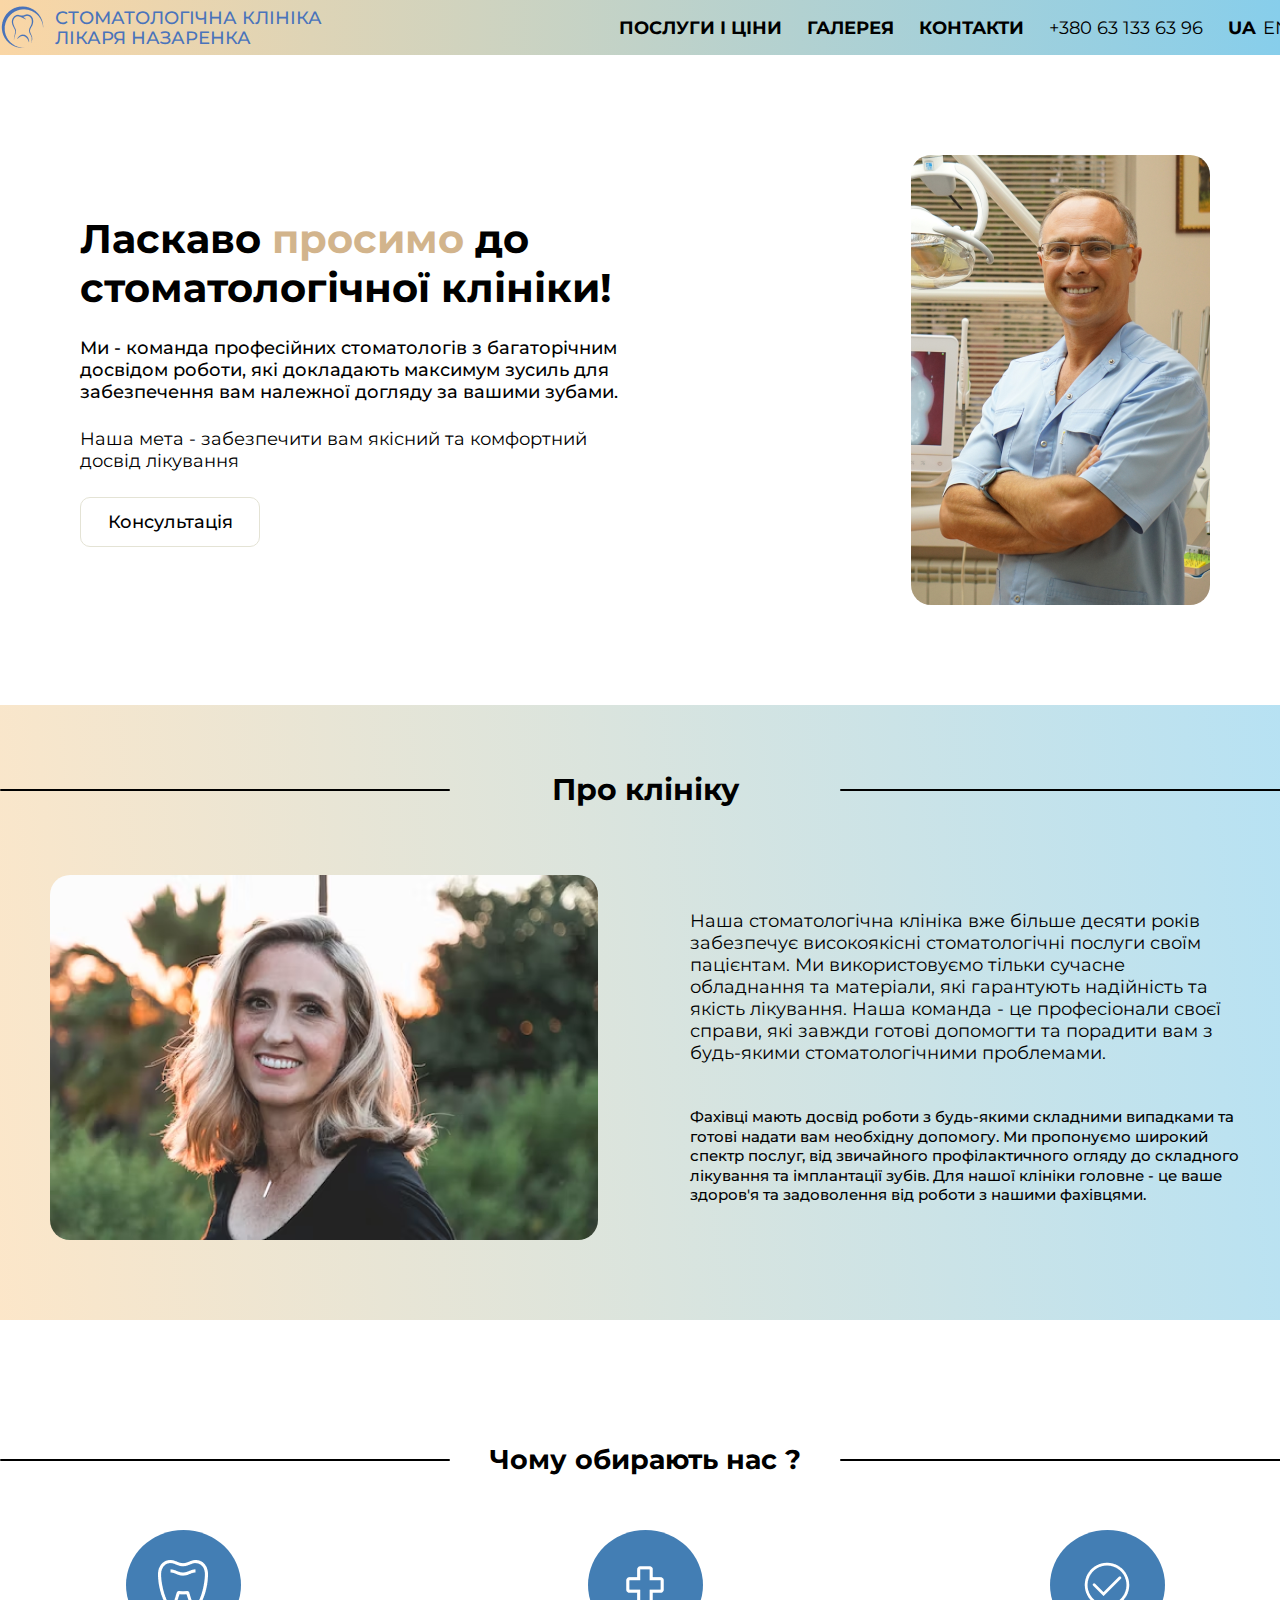
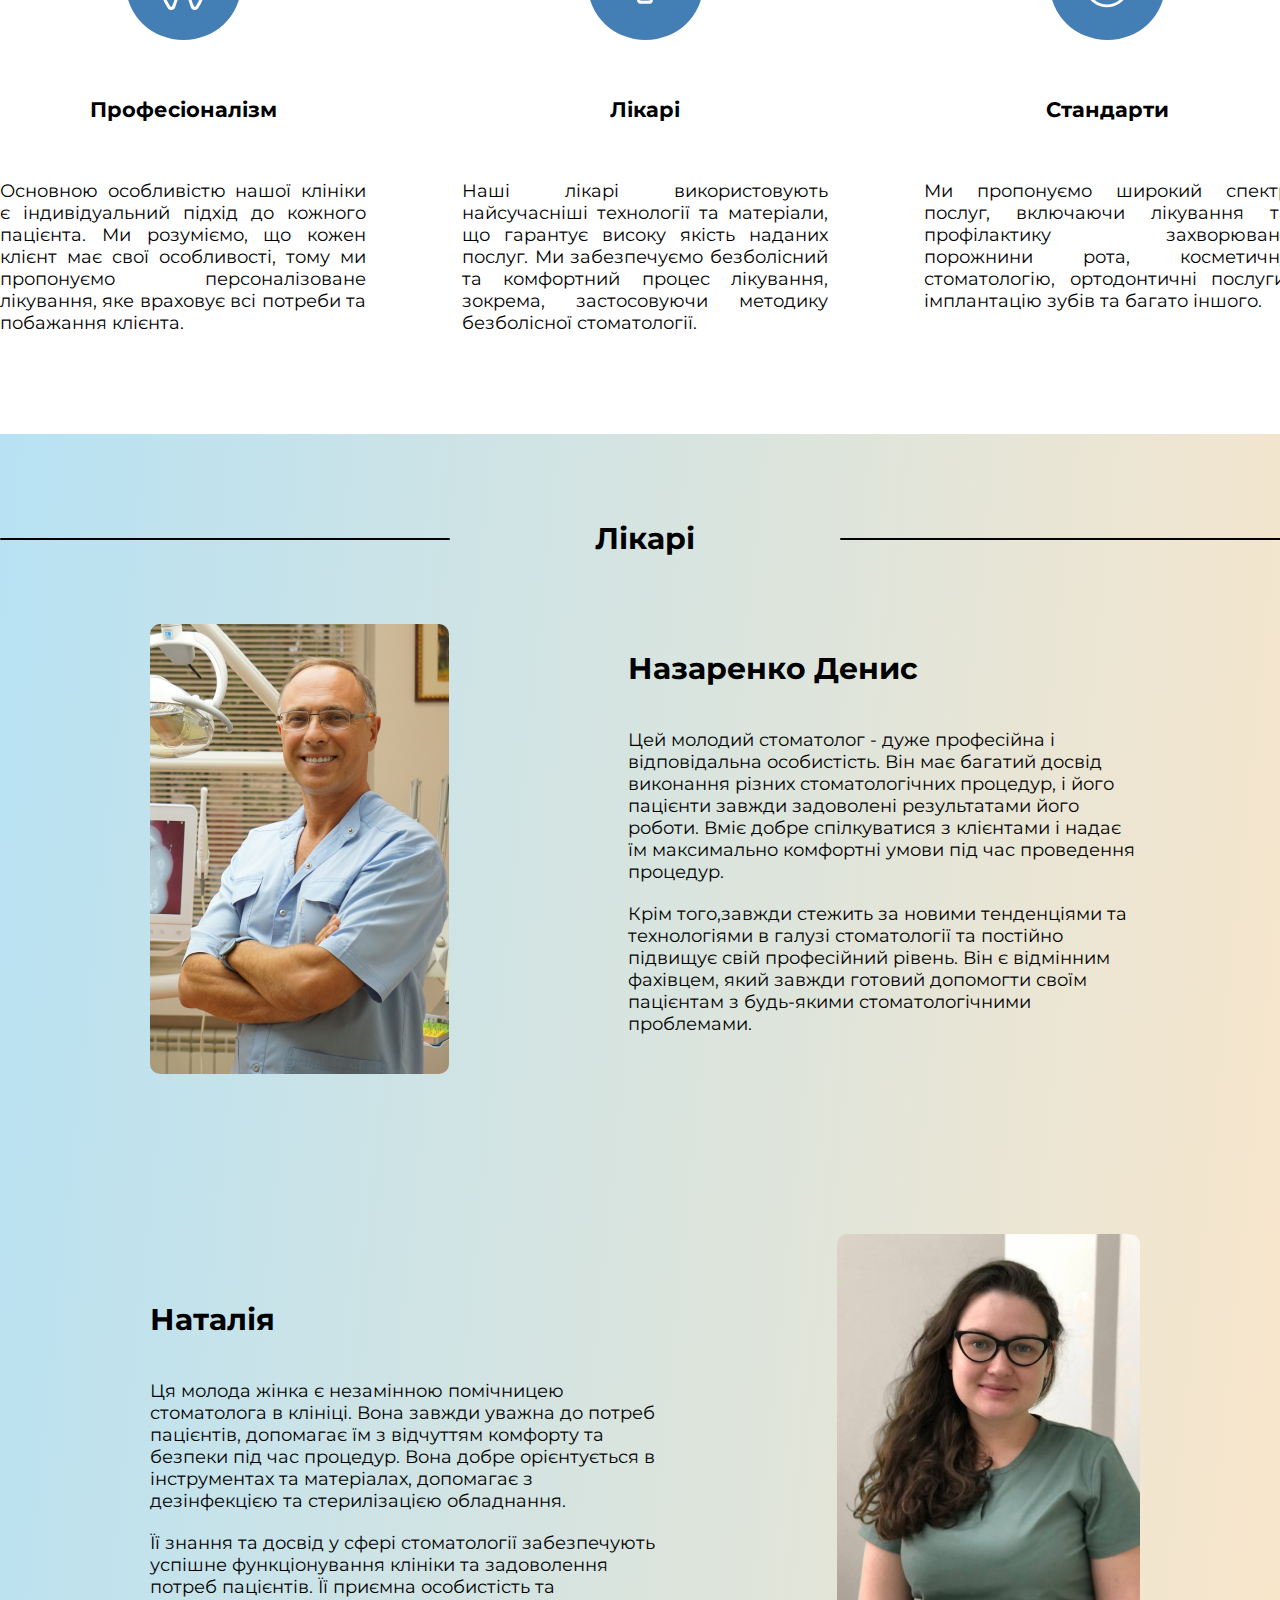
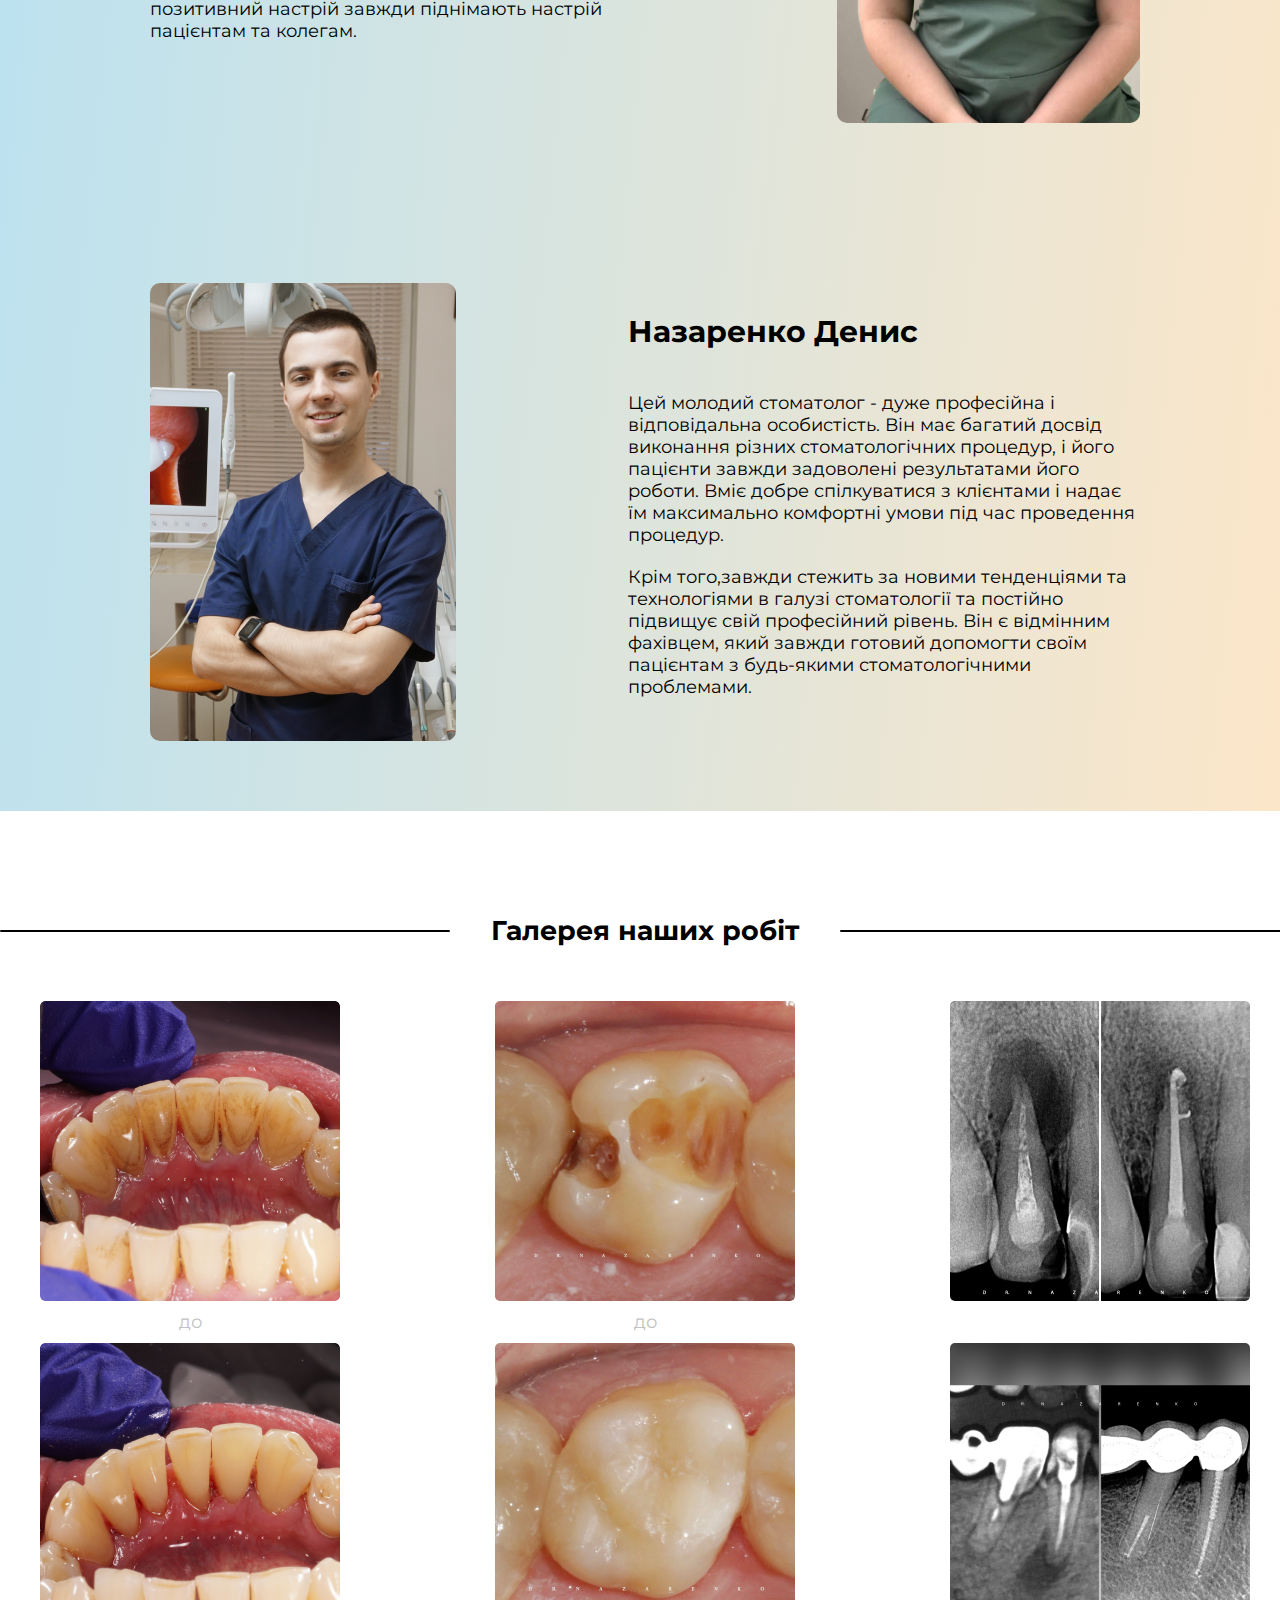
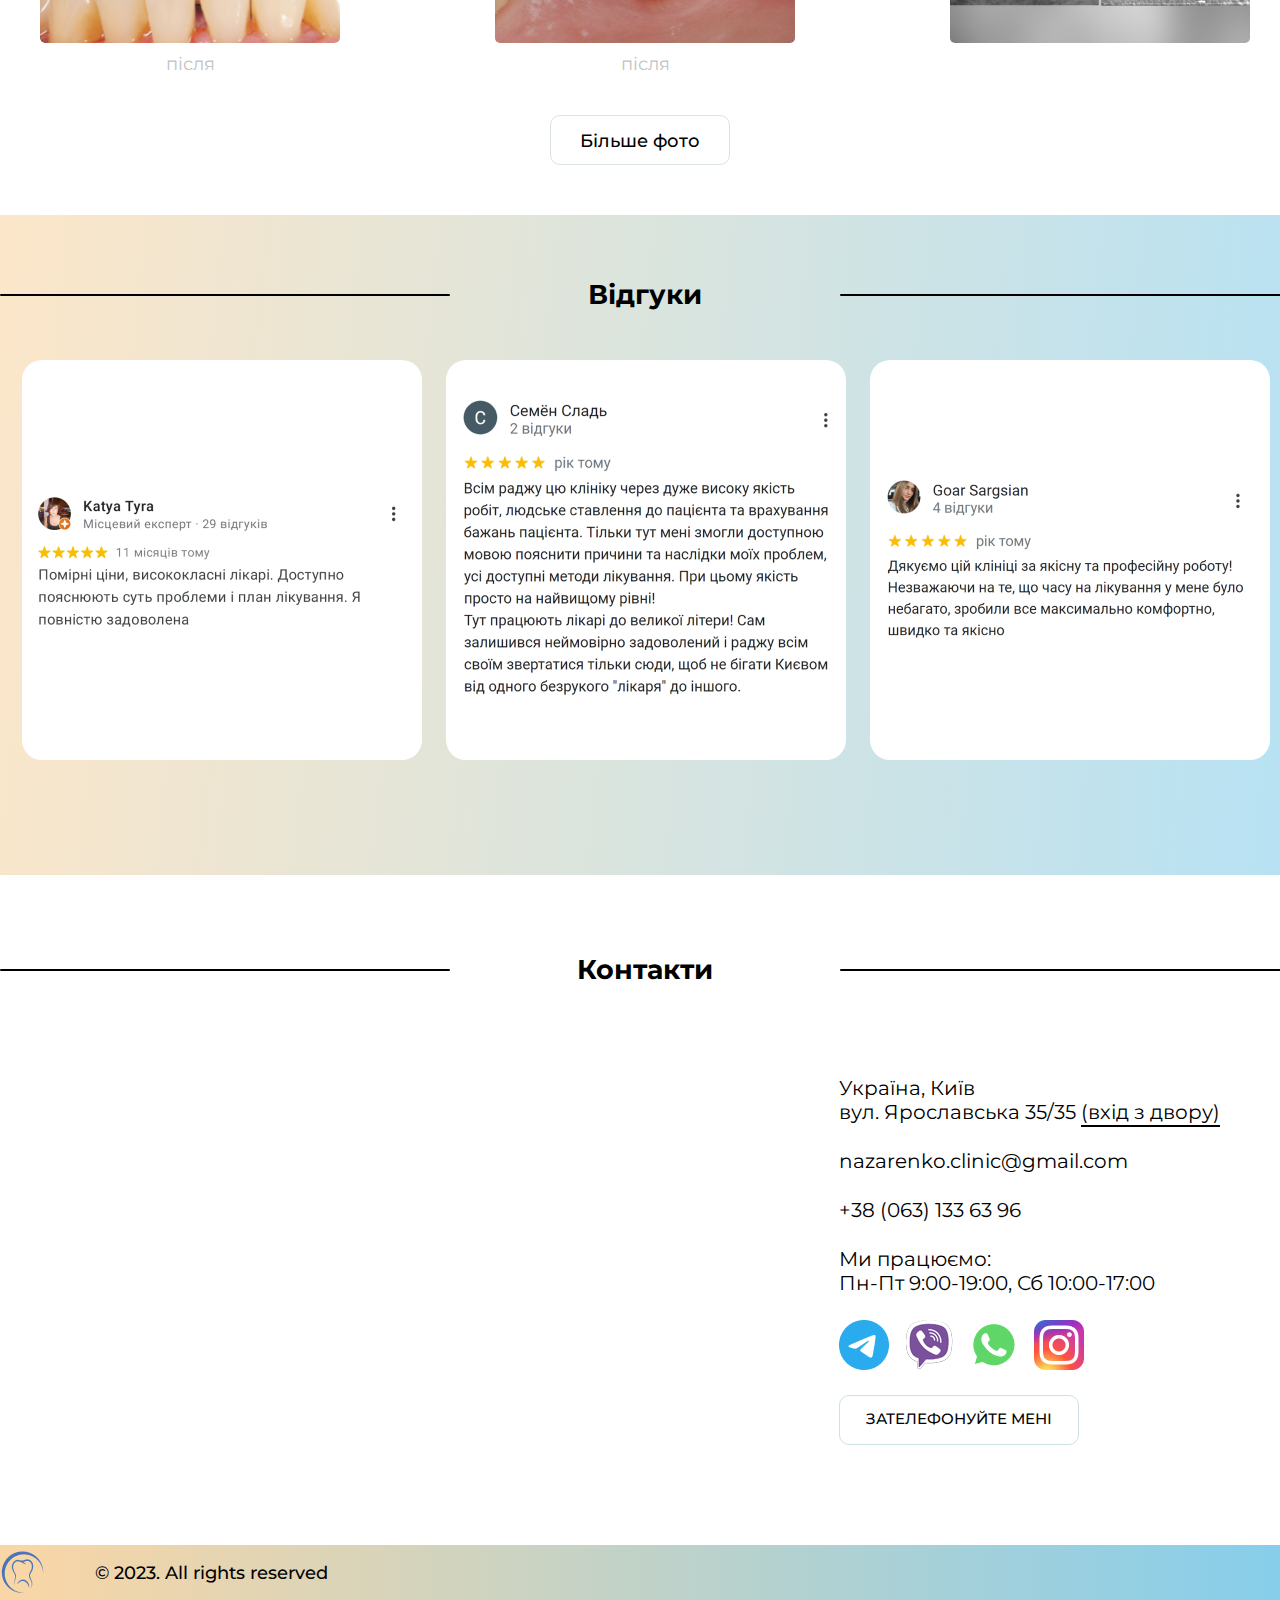
==== commit 18b026fa: "Update index.html" ====
--- a/index.html
+++ b/index.html
@@ -354,8 +354,8 @@
                         <a href="mailto:nazarenko.clinic@gmail.com " class="map__item">nazarenko.clinic@gmail.com </a>
                         <a href="tel:380661336396" target="_blank" class="map__item">+38 (063) 133 63 96</a>
                         <p class="hookup__text_3">
-                            Ми працюємо:
-                            Пн - Пт 10-19, Сб 10-17
+                            Ми працюємо:<br>
+                            Пн-Пт 9:00-19:00, Сб 10:00-17:00
                         </p>
                         
                         <div class="social">
@@ -363,10 +363,10 @@
                             <a href="tg://resolve?domain=dentisry_nazarenko" target="_blank" class="telegram">
                                 <img src="assets/img/telegram.png" alt="" class="telegram__item">
                             </a>
-                            <a href="viber://chat/?number=%2B380661336396" target="_blank" class="viber">
+                            <a href="viber://chat/?number=%2B380931336396" target="_blank" class="viber">
                                 <img src="assets/img/viber.png" alt="" class="viber__item">
                             </a>
-                            <a href="https://wa.me/380661336396" target="_blank" class="whatsapp">
+                            <a href="https://wa.me/380931336396" target="_blank" class="whatsapp">
                                 <img src="assets/img/whatsapp.png" alt="" class="whatsapp__item">
                             </a>
                             <a href="https://www.instagram.com/nazarenko_clinic/" class="instagram" target="_blank">
@@ -402,4 +402,4 @@
     <script src="assets/js/jquery.validate.min.js"></script>
     <script src="assets/js/main.js"></script>
 </body>
-</html>+</html>
--- a/assets/css/main.css
+++ b/assets/css/main.css
@@ -860,7 +860,7 @@
 }
 
 .doctors{
-    background: linear-gradient(135.62deg, #87CEEB 0%, rgba(250, 214, 165, 0.6) 100%)
+    background: linear-gradient(95.86deg, rgba(135, 206, 235, 0.6) 0%, rgba(250, 214, 165, 0.6) 100%);
 }
 /*992-1199*/
 @media screen and (max-width:1199px) {
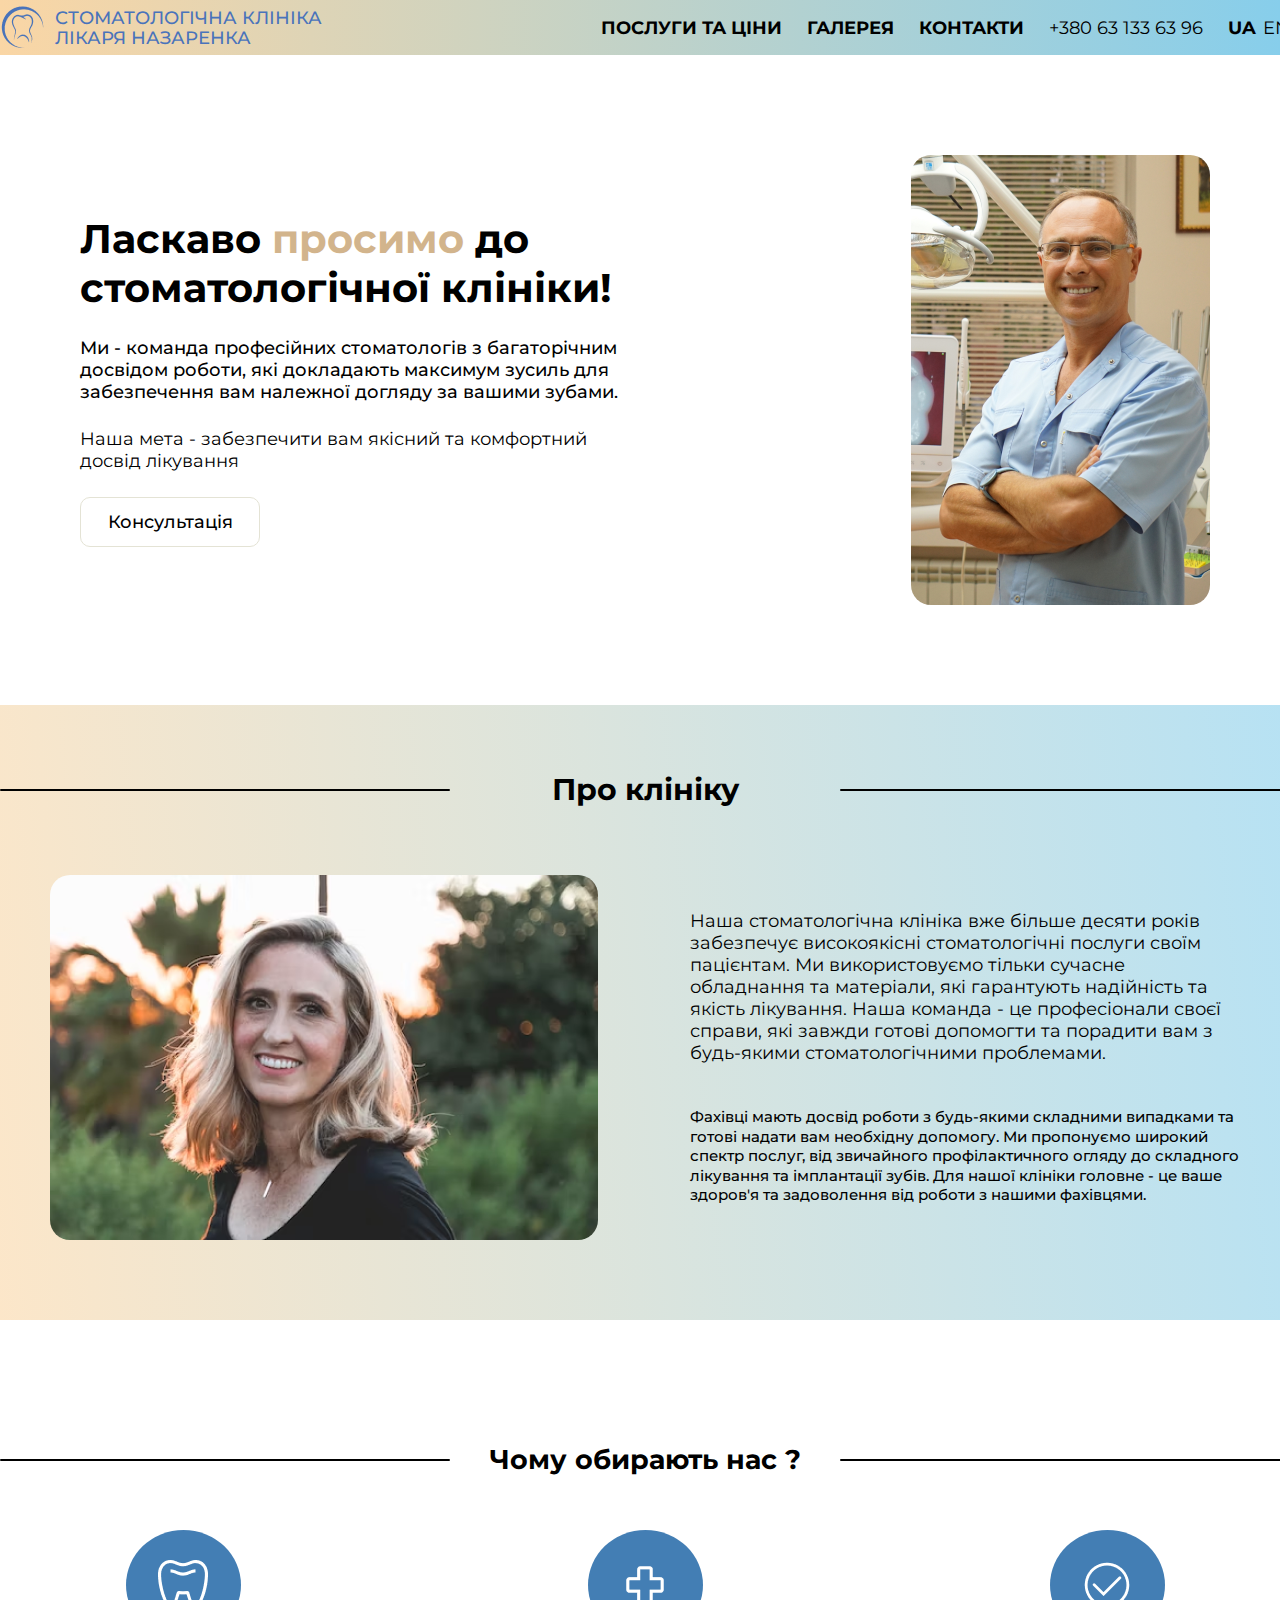
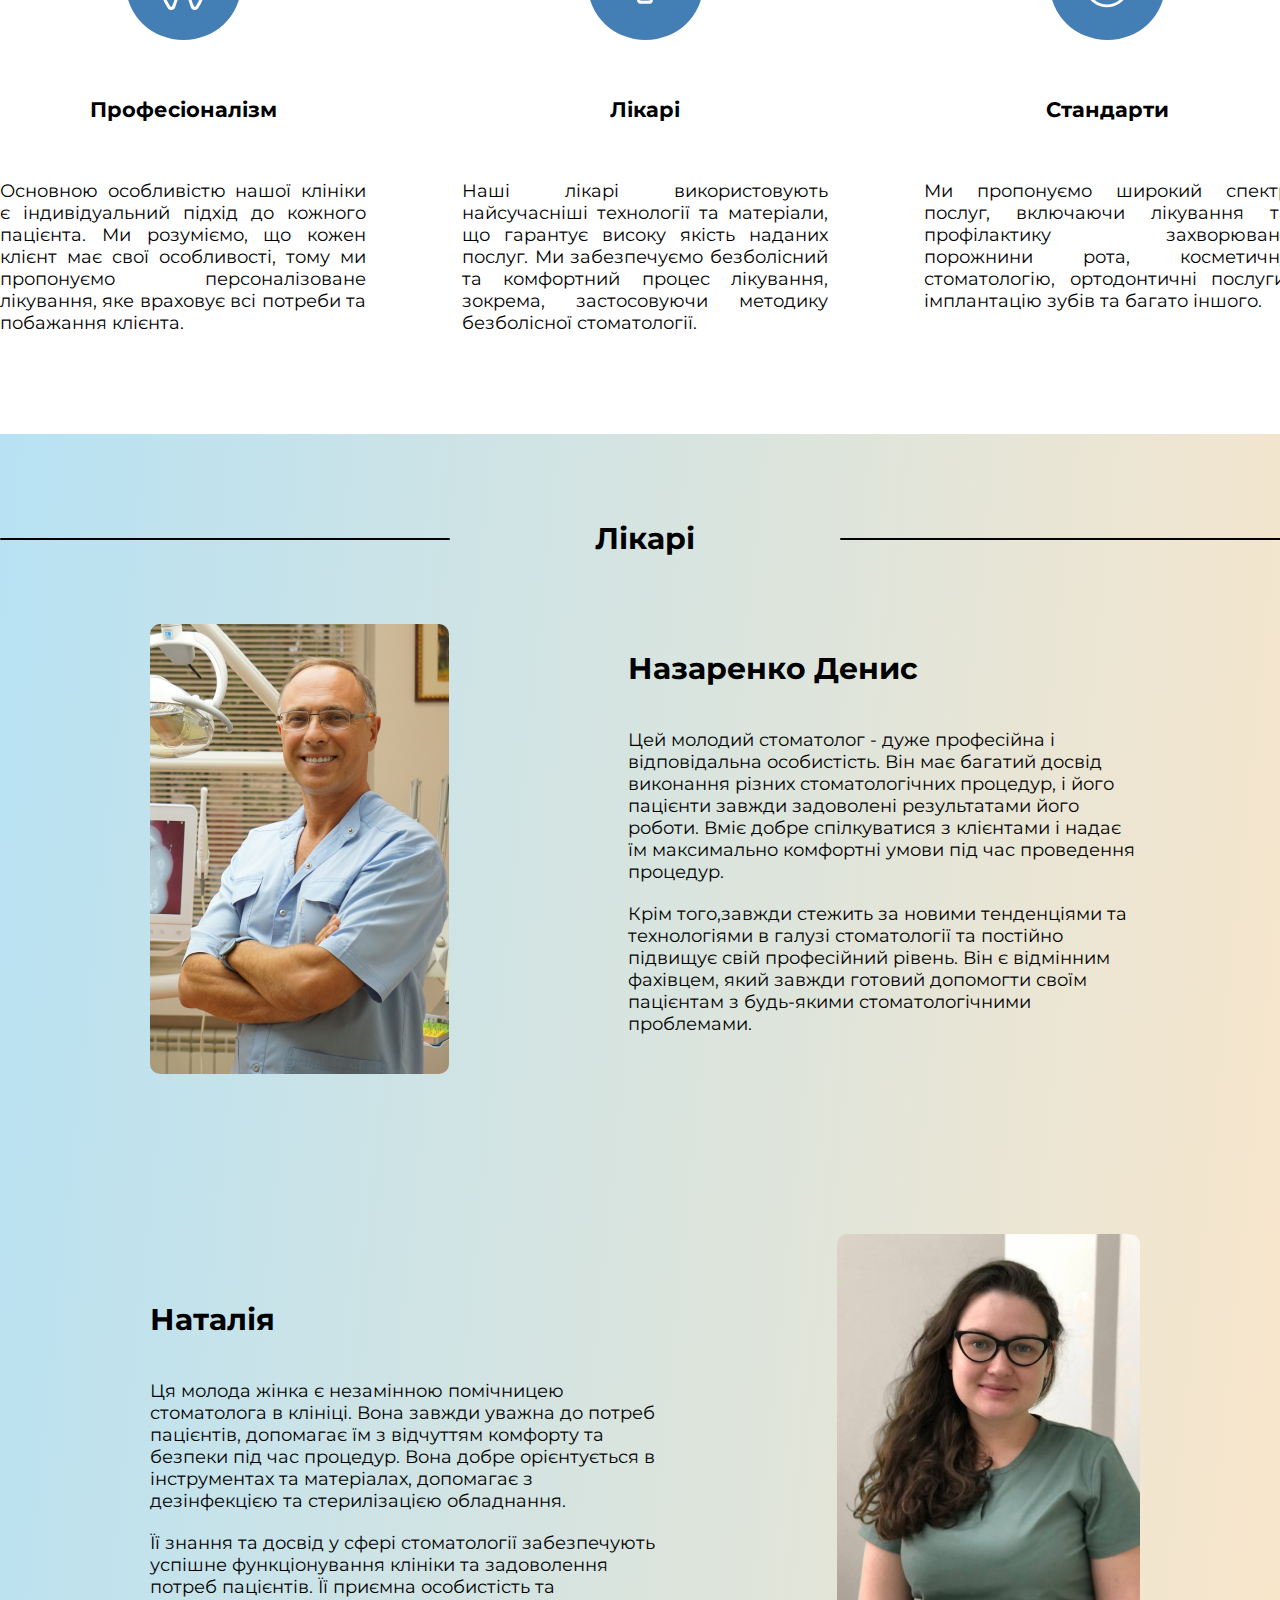
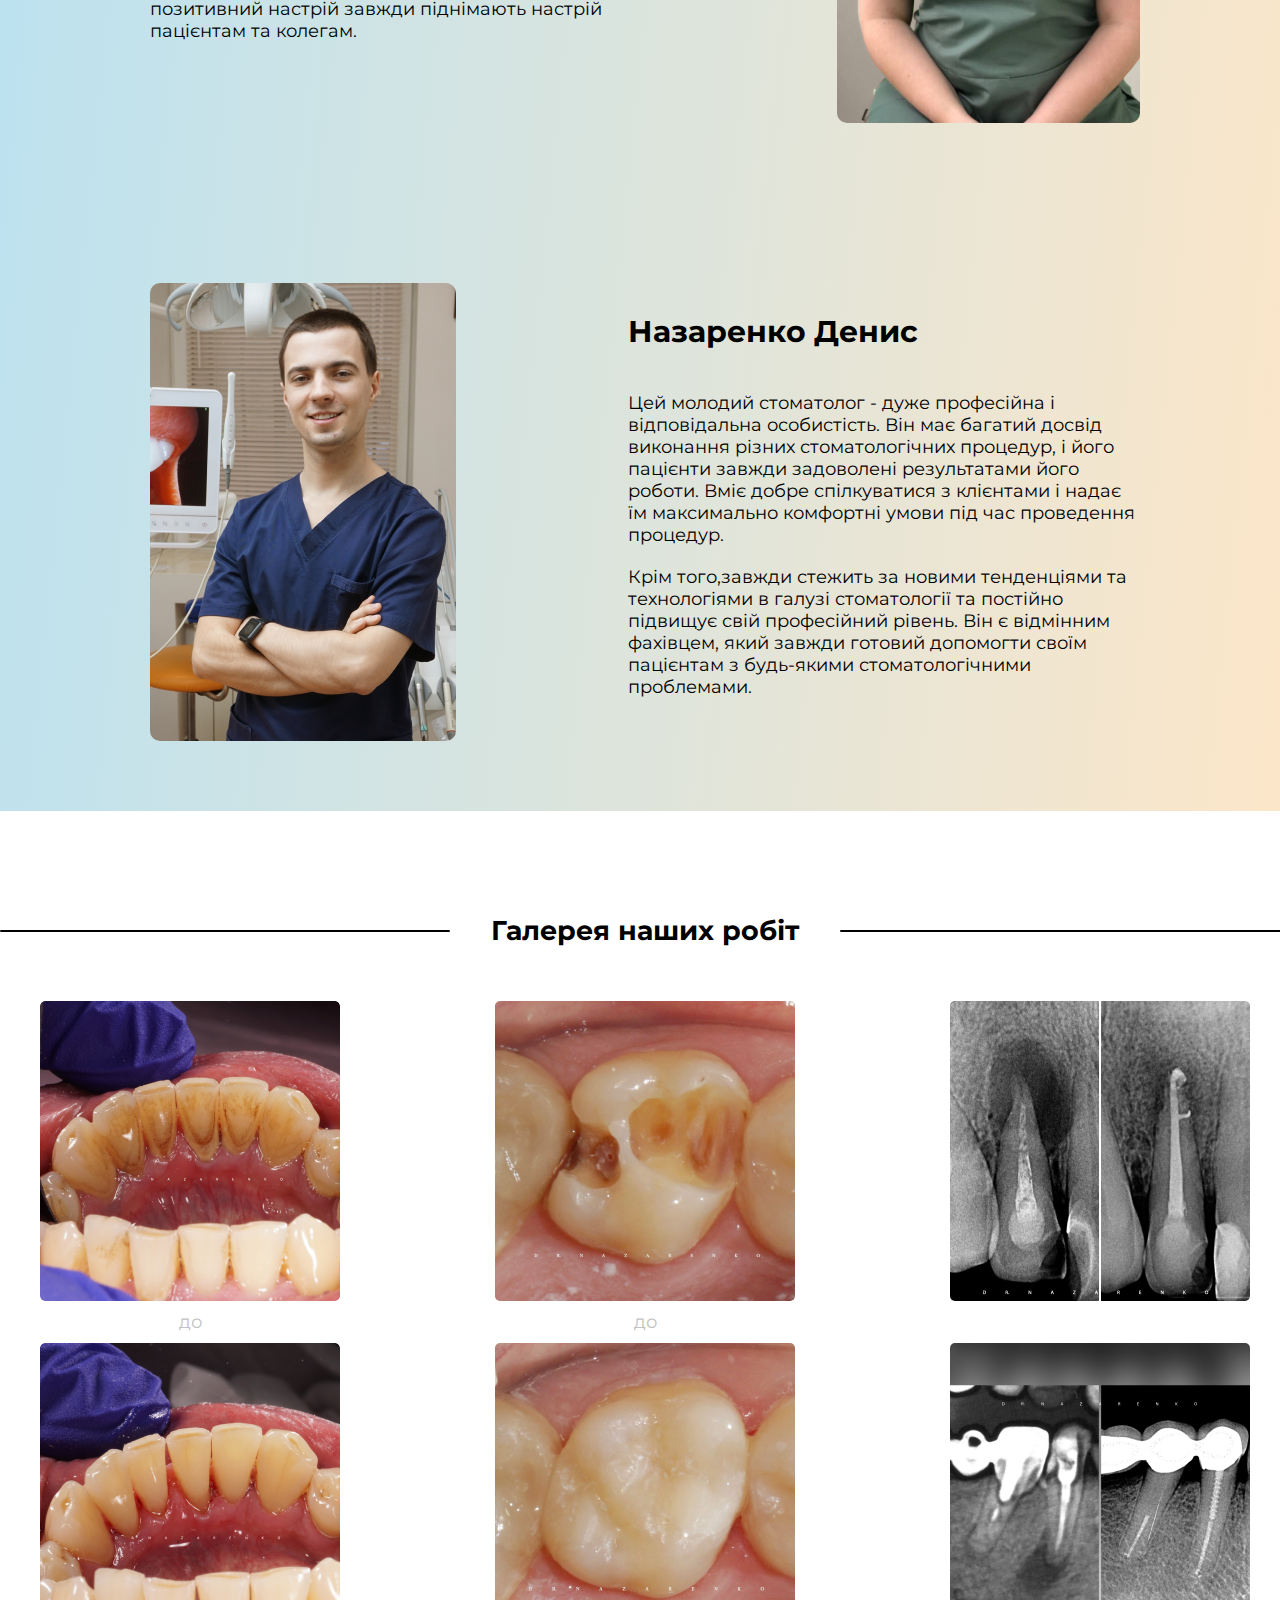
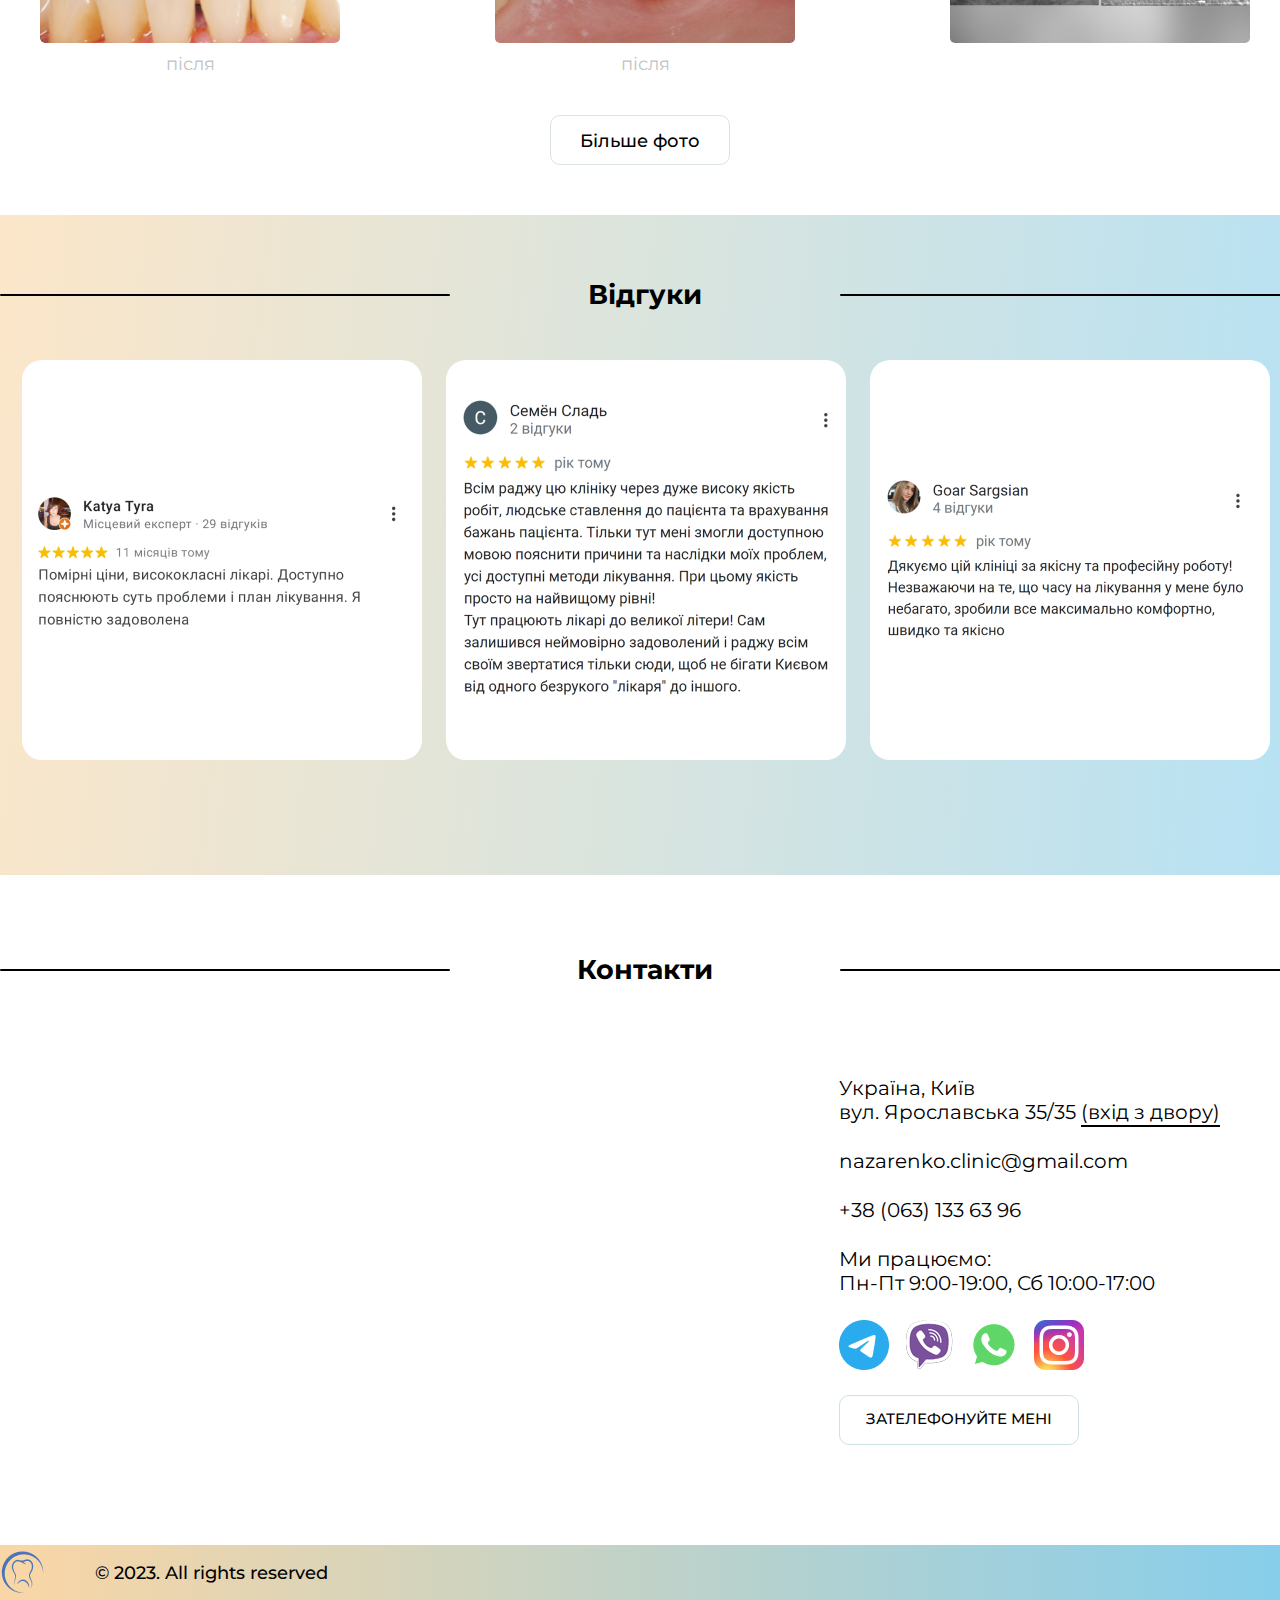
==== commit 002628df: "Update index.html" ====
--- a/index.html
+++ b/index.html
@@ -37,7 +37,7 @@
                 <ul class="menu">
                     <li class="menu__item">
                         <a href="price.html" class="menu__item_a">
-                            ПОСЛУГИ І ЦІНИ
+                            ПОСЛУГИ ТА ЦІНИ
                         </a>
                     </li>
                     <li class="menu__item">
@@ -51,7 +51,7 @@
                         </a>
                     </li>
                 </ul>
-                <a href="tel:380631336396" class="phone">
+                <a href="tel:+380631336396" class="phone">
                     +380 63 133 63 96
                 </a>
                 <div class="language__set">
@@ -352,7 +352,7 @@
                     <div class="map__wrapp">
                         <a href="contact.html#find" class="map__item">Україна, Київ<br> вул. Ярославська 35/35 <span class="map__line">(вхід з двору)</span></a>
                         <a href="mailto:nazarenko.clinic@gmail.com " class="map__item">nazarenko.clinic@gmail.com </a>
-                        <a href="tel:380661336396" target="_blank" class="map__item">+38 (063) 133 63 96</a>
+                        <a href="tel:+380631336396" target="_blank" class="map__item">+38 (063) 133 63 96</a>
                         <p class="hookup__text_3">
                             Ми працюємо:<br>
                             Пн-Пт 9:00-19:00, Сб 10:00-17:00
@@ -363,10 +363,10 @@
                             <a href="tg://resolve?domain=dentisry_nazarenko" target="_blank" class="telegram">
                                 <img src="assets/img/telegram.png" alt="" class="telegram__item">
                             </a>
-                            <a href="viber://chat/?number=%2B380931336396" target="_blank" class="viber">
+                            <a href="viber://chat/?number=%2B380631336396" target="_blank" class="viber">
                                 <img src="assets/img/viber.png" alt="" class="viber__item">
                             </a>
-                            <a href="https://wa.me/380931336396" target="_blank" class="whatsapp">
+                            <a href="https://wa.me/380631336396" target="_blank" class="whatsapp">
                                 <img src="assets/img/whatsapp.png" alt="" class="whatsapp__item">
                             </a>
                             <a href="https://www.instagram.com/nazarenko_clinic/" class="instagram" target="_blank">
--- a/assets/css/main.css
+++ b/assets/css/main.css
@@ -543,7 +543,7 @@
     height: auto;
     display: flex;
     flex-direction: column;
-    gap: 25px;
+    gap: 15px;
     margin: 0 auto 15px;
     align-items: center;
 }
@@ -1004,9 +1004,10 @@
         position: fixed;
         z-index: 2;
         display: none; 
-        background: linear-gradient(270.22deg, #87cfeb80 0%, #fad6a583 100%);
-        top: 75px;
-        border-radius: 10px;
+        background: linear-gradient(270.22deg, #87cfeb30 0%, #fad6a530 100%);
+        top: 55px;
+        border-bottom-left-radius:  10px;
+        border-bottom-right-radius:  10px;
         margin: 0 ;
         width: 100%;
         left: 0;
@@ -1154,6 +1155,10 @@
     .services__img{
         width: 300px;
         height: 200px;
+    }
+    .map-2{
+        width: 400px;
+        height: 400px;
     }
 }
 /*380-450*/
@@ -1270,8 +1275,8 @@
     }
     
     .map-2{
-        width: 100%;
-        height: 100%;
+        width: 300px;
+        height: 300px;
     }
     .hookup__right{
         width: 100%;
